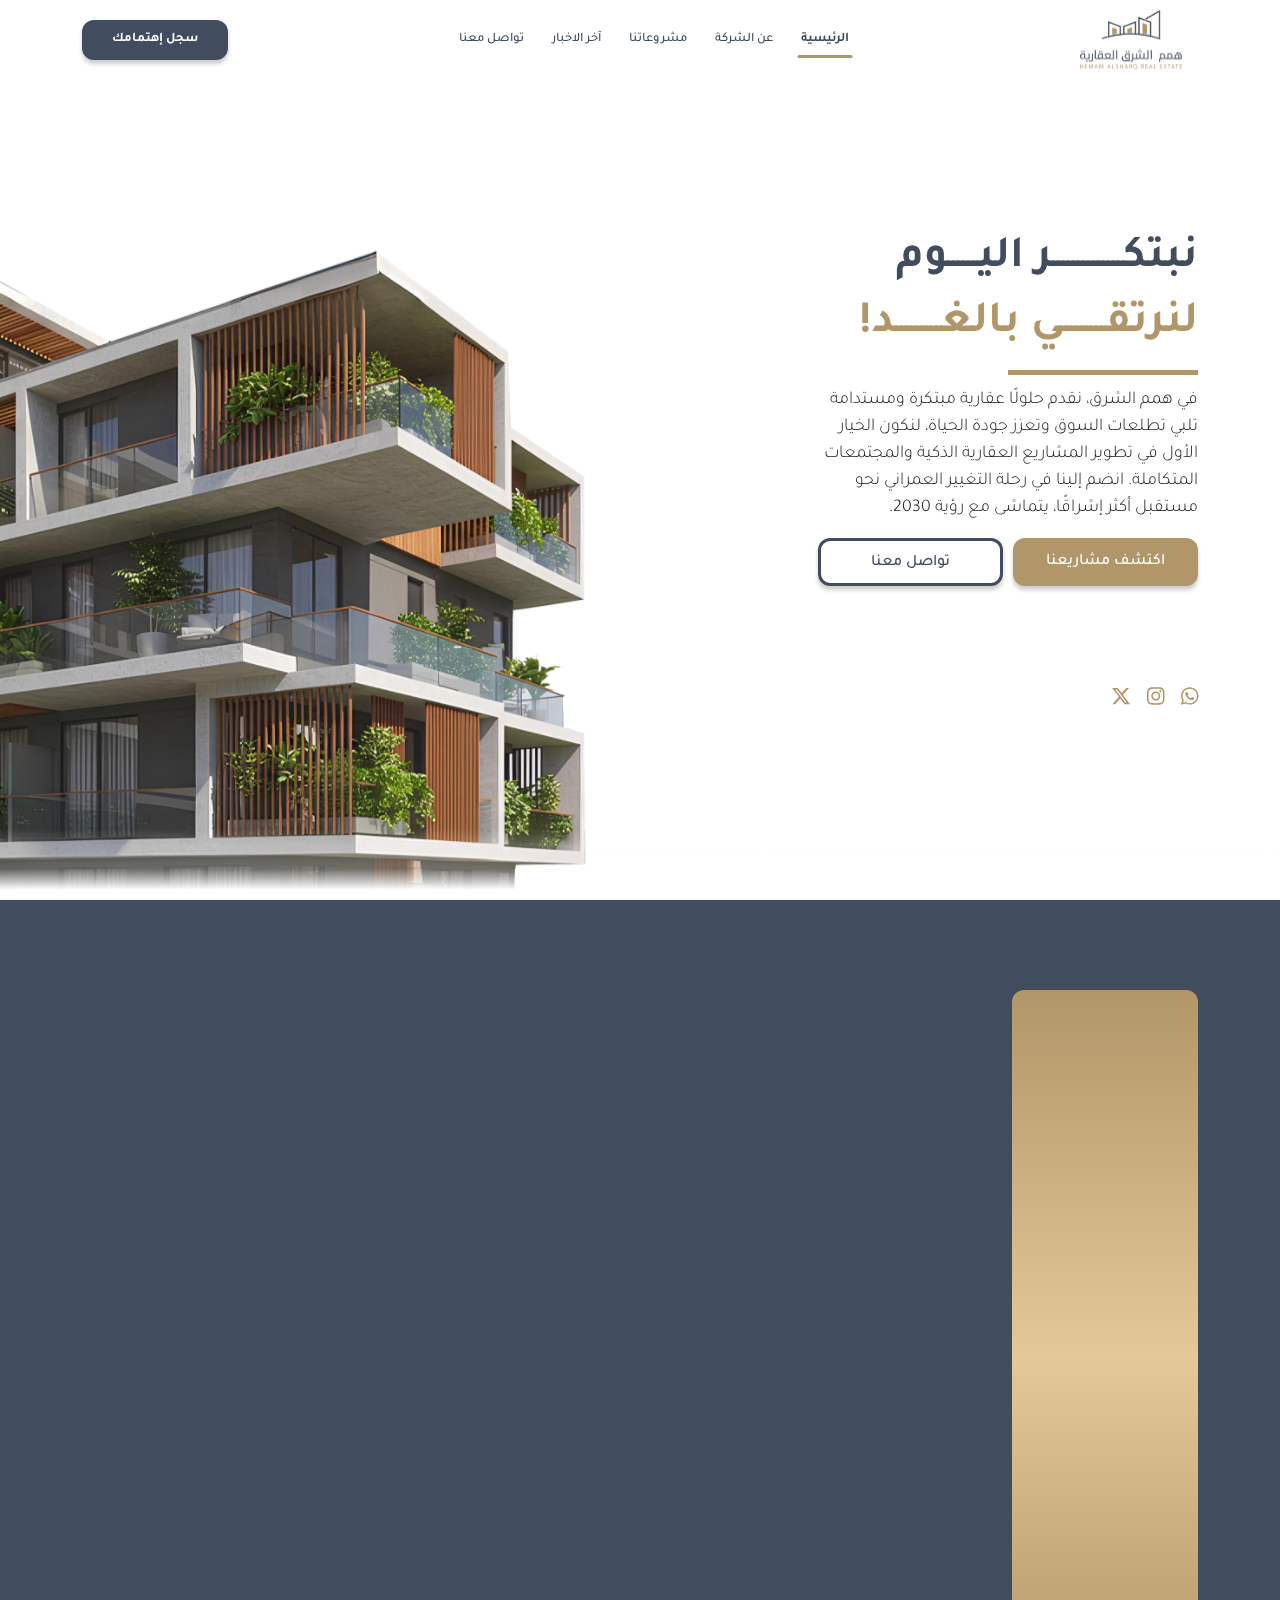
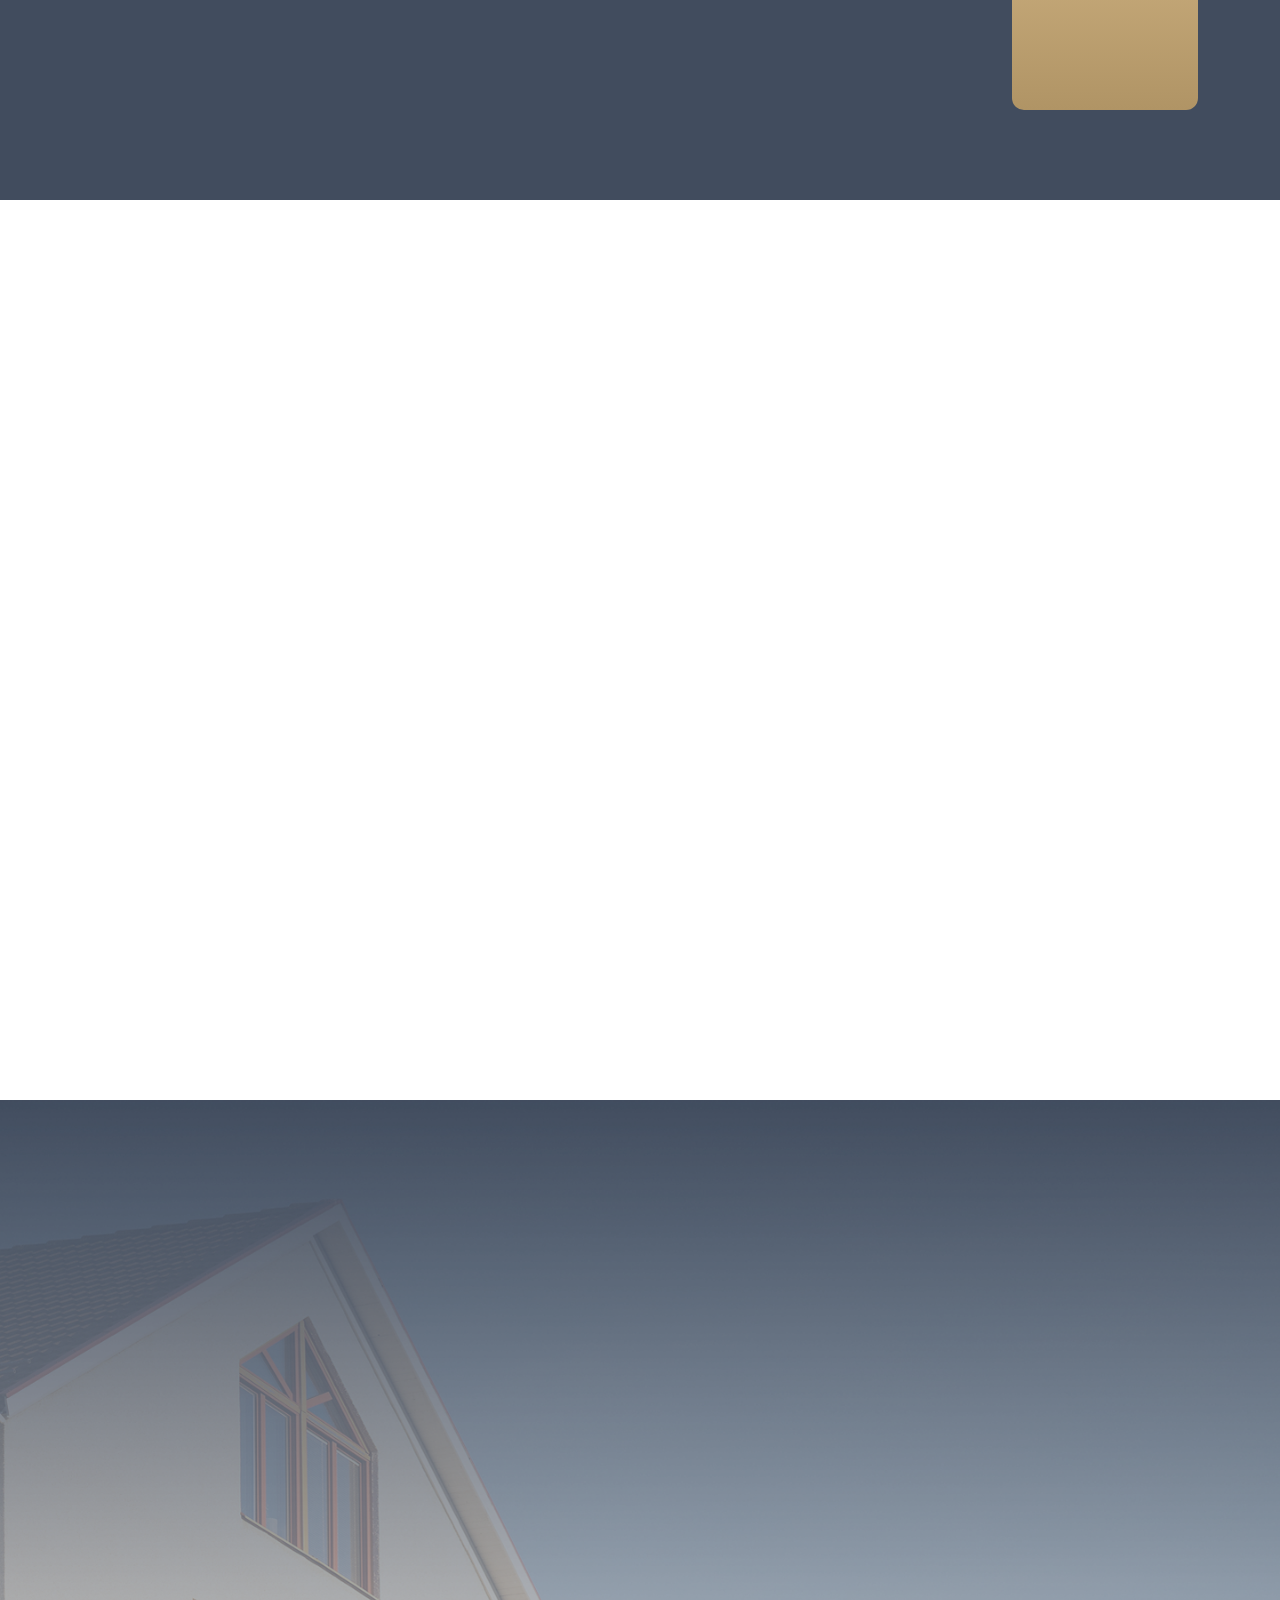
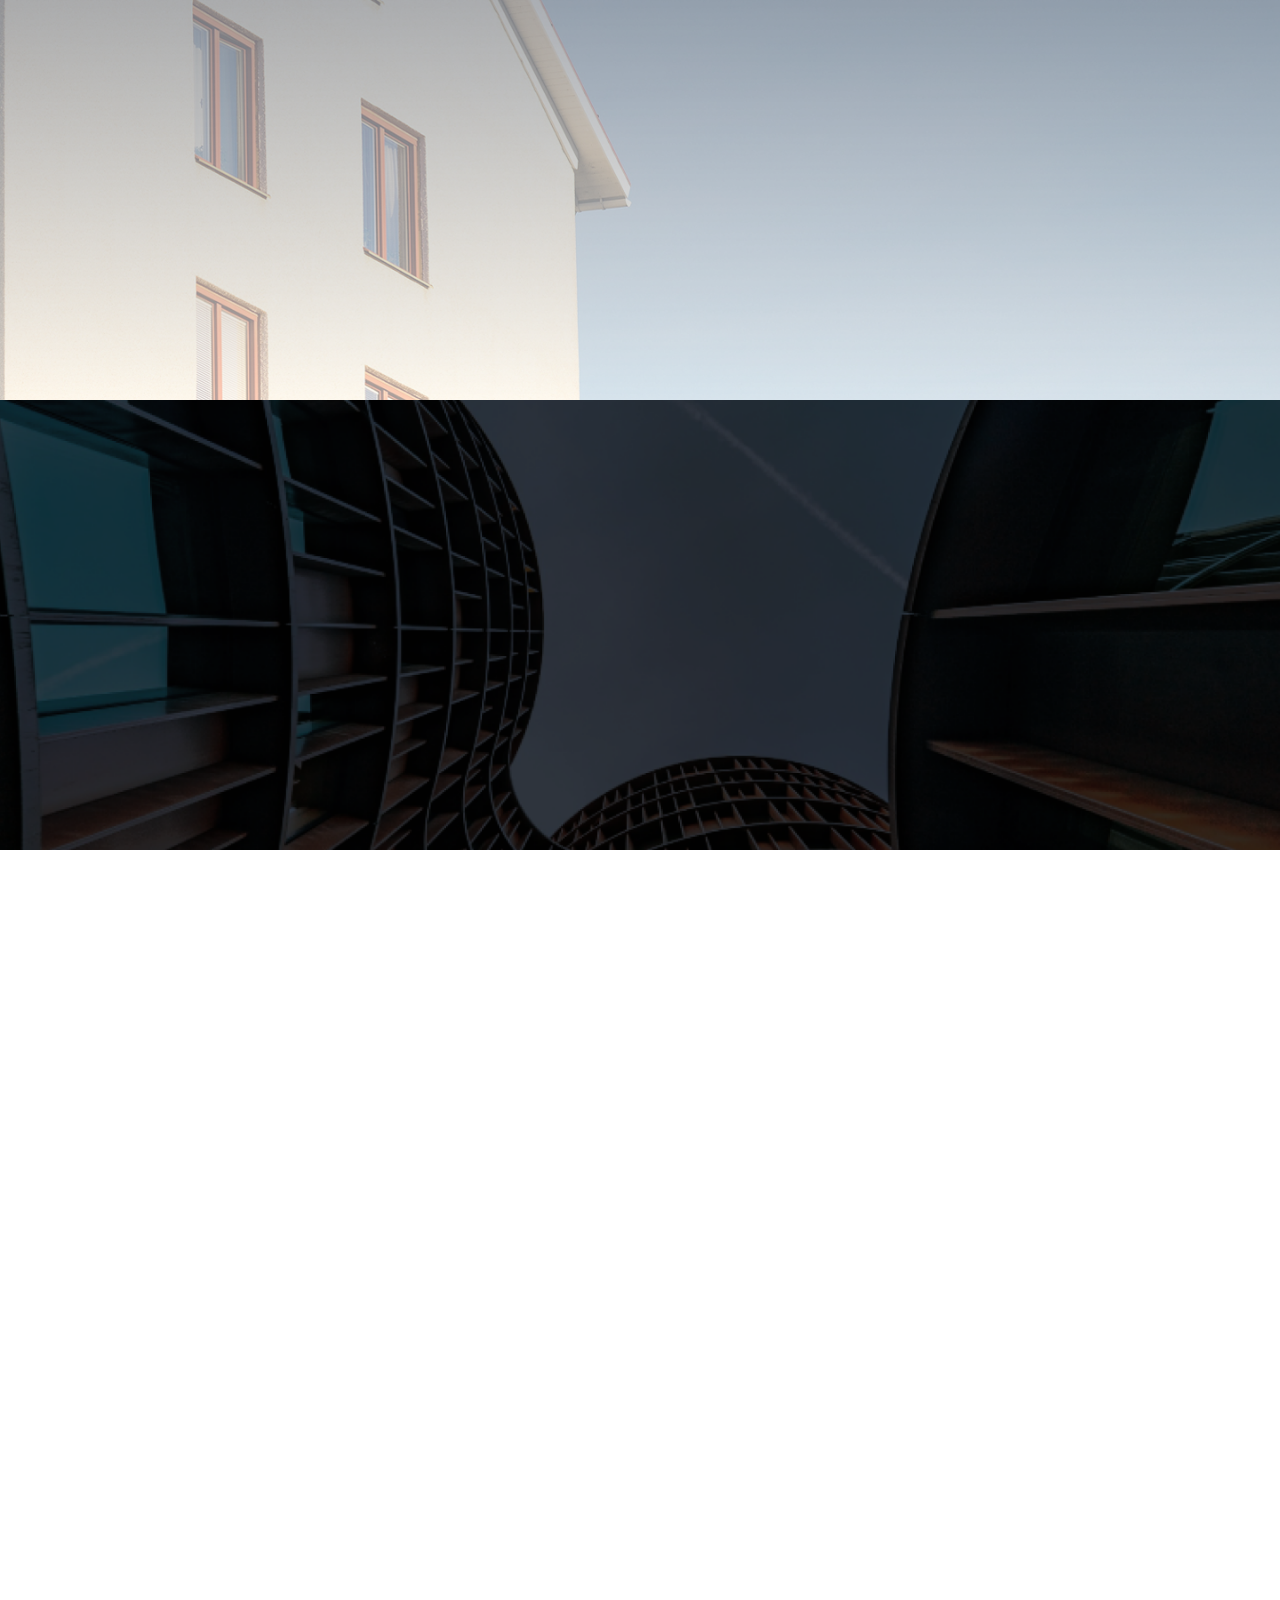
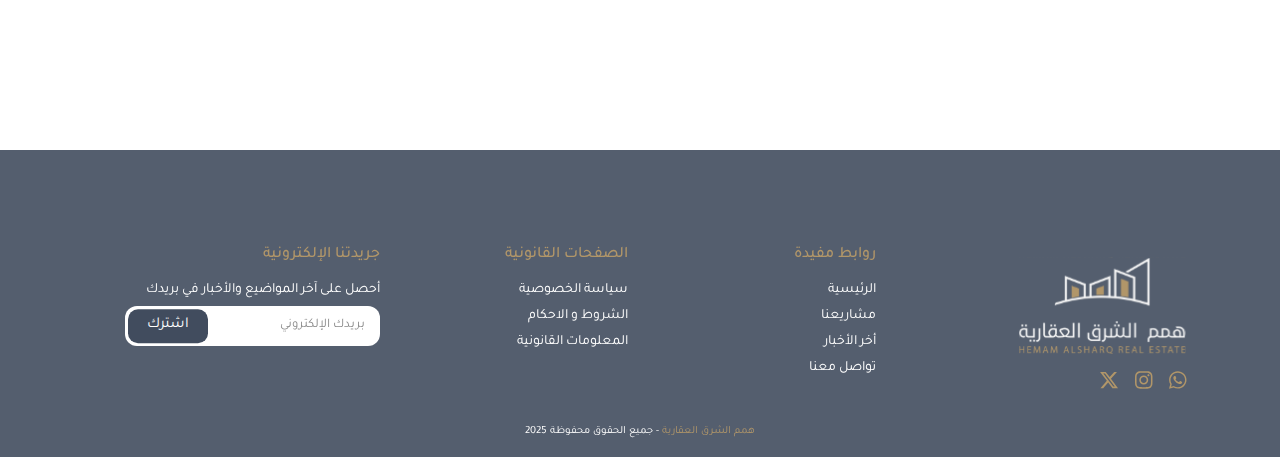
==== index.html @ 43483c56 "main project files" ====
<!DOCTYPE html>
<html lang="ar" dir="rtl">
  <head>
    <meta charset="UTF-8" />
    <meta name="viewport" content="width=device-width, initial-scale=1.0" />
    <meta name="theme-color" content="#414C5E" />
    <meta name="author" content="Abdelrhman Elnhas" />
    <meta name="MobileOptimized" content="320" />
    <meta property="og:title" content="Hemam Elsharq" />
    <meta property="og:type" content="website" />
    <title>همم الشرق العقارية</title>
    <!-- Google Fonts -->
    <link rel="preconnect" href="https://fonts.googleapis.com" />
    <link rel="preconnect" href="https://fonts.gstatic.com" crossorigin />
    <link
      href="https://fonts.googleapis.com/css2?family=Tajawal:wght@300;400;500;700;800&display=swap"
      rel="stylesheet"
    />
    <!-- Bootstrap -->
    <link rel="stylesheet" href="assets/Bootstrap/css/bootstrap.min.css" />
    <!-- Font Awesome -->
    <link rel="stylesheet" href="assets/FontAwesome/css/all.min.css" />
    <!-- Stylesheet -->
    <link rel="stylesheet" href="assets/css/style.css" />
    <!-- Swiper CSS-->
    <link rel="stylesheet" href="assets/Swiper/swiper-bundle.min.css" />
		<!-- Animate CSS -->
		<link rel="stylesheet" href="./assets/Wow/css/animate.css" />

  </head>

  <body>
    <!-- Header Section -->
    <header class="d-flex justify-content-between">
      <nav class="navbar navbar-expand-md w-100">
        <div
          class="container d-flex align-items-center justify-content-between gap-1"
        >
          <div class="header__logo">
            <img class="navbar-brand" src="images/logo.svg" alt="Logo" />
          </div>

          <div class="collapse navbar-collapse" id="navbarNav">
            <ul class="navbar-nav m-auto mb-2 mb-lg-0">
              <li class="nav-item">
                <a class="nav-link active" aria-current="page" href="index.html"
                  >الرئيسية</a
                >
              </li>
              <li class="nav-item">
                <a class="nav-link" aria-current="page" href="#About">
                  عن الشركة
                </a>
              </li>
              <li class="nav-item">
                <a class="nav-link" aria-current="page" href="projects.html"
                  >مشروعاتنا</a
                >
              </li>
              <li class="nav-item">
                <a class="nav-link" aria-current="page" href="news.html"
                  >آخر الاخبار</a
                >
              </li>
              <li class="nav-item">
                <a class="nav-link" aria-current="page" href="contact.html"
                  >تواصل معنا</a
                >
              </li>
            </ul>
          </div>

          <div class="d-flex align-items-center">
            <div>
              <button onclick="window.location.href='inquiry.html'" class="solid-btn header__button">سجل إهتمامك</button>
            </div>
            <button
              class="navbar-toggler"
              type="button"
              data-bs-toggle="collapse"
              data-bs-target="#navbarNav"
              aria-controls="navbarNav"
              aria-expanded="false"
              aria-label="Toggle navigation"
            >
              <i class="fa-solid fa-bars"></i>
            </button>
          </div>
        </div>
      </nav>
    </header>

    <main>
      <!-- Hero Section -->
      <section
        id="Hero"
        class="position-relative d-flex align-items-start align-items-md-center justify-content-center"
      >
        <div class="hero__stock">
          <img src="./images/HeroStock.png" alt="" />
        </div>
        <div
          class="container d-flex flex-column justify-content-between align-items-start"
        >
          <div class="hero__content">
            <h1 class="wow fadeInRight">
              نبتكــــــــــــــر اليــــــوم
              <span class="d-block">لنرتقـــــــــي بالغـــــــــد!</span>
            </h1>
            <p class="wow fadeInRight mb-3 " data-wow-duration="1s" data-wow-delay="0.2s">
              في همم الشرق، نقدم حلولًا عقارية مبتكرة ومستدامة تلبي تطلعات السوق
              وتعزز جودة الحياة، لنكون الخيار الأول في تطوير المشاريع العقارية
              الذكية والمجتمعات المتكاملة. انضم إلينا في رحلة التغيير العمراني
              نحو مستقبل أكثر إشراقًا، يتماشى مع رؤية 2030.
            </p>
            <div
              class="hero__content_buttons d-flex align-items-center justify-content-start wow fadeInUp" data-wow-duration="0.6s" data-wow-delay="0.8s"
            >
              <button onclick="window.location.href='projects.html'" class="solid-btn">اكتشف مشاريعنا</button>
              <button onclick="window.location.href='contact.html'" class="outline-btn">تواصل معنا</button>
            </div>
          </div>

          <div class="hero__social__icons">
            <ul class="d-flex justify-content-center align-items-center gap-3">
              <li class="wow bounceIn" data-wow-delay="0.7s">
                <a href=""><i class="fa-brands fa-whatsapp"></i></a>
              </li>
              <li class="wow bounceIn" data-wow-delay="1s">
                <a href=""><i class="fa-brands fa-instagram"></i></a>
              </li>
              <li class="wow bounceIn" data-wow-delay="1.3s">
                <a href=""><i class="fa-brands fa-x-twitter"></i></a>
              </li>
            </ul>
          </div>
        </div>
      </section>

      <!-- About Section -->
      <section
        id="About"
        class="d-flex justify-content-center align-items-center"
      >
        <div
          class="container d-flex flex-column-reverse flex-md-row justify-content-between align-items-center gap-1 gap-md-5 py-5"
        >
          <div
            class="col-12 col-md-3 col-lg-2 about__statistics d-flex flex-row-reverse flex-md-column justify-content-between align-items-center"
          >
            <div class="about__statistics__item wow fadeInDown" data-wow-delay="0.1s">
              <p
                class="d-flex flex-column align-items-center justify-content-center"
              >
                321+<span>العقارات المباعة</span>
              </p>
            </div>
            <div class="about__statistics__item wow fadeInDown" data-wow-delay="0.3s">
              <p
                class="d-flex flex-column align-items-center justify-content-center"
              >
                15+<span>العمال و الموظفون</span>
              </p>
            </div>
            <div class="about__statistics__item wow fadeInDown" data-wow-delay="0.5s">
              <p
                class="d-flex flex-column align-items-center justify-content-center"
              >
                19+<span>الجوائز الفائزة</span>
              </p>
            </div>
            <div class="about__statistics__item wow fadeInDown" data-wow-delay="0.7s">
              <p
                class="d-flex flex-column align-items-center justify-content-center"
              >
                280+<span>العملاء الراضون</span>
              </p>
            </div>
          </div>

          <div
            class="col-12 col-md-8 col-lg-9 d-flex flex-column align-items-start justify-content-evenly about__content"
          >
            <p class="sub-heading wow fadeInDown">عن همم الشرق العقارية</p>
            <h2 class="about__heading wow fadeInUp" data-wow-delay="0.1s">نبني المستقبل، اليوم!</h2>
            <p class="about__description wow fadeInUp" data-wow-delay="0.3s">
              نرسم ملامح التطوير العمراني برؤية طموحة، حيث تأسست همم الشرق
              العقارية لتقديم حلول مبتكرة تعزز النمو العقاري والاقتصادي في
              المملكة العربية السعودية، انسجامًا مع رؤية 2030. نطمح للريادة في
              تقديم خدمات عقارية متكاملة تتجاوز التوقعات، بجودة عالية وشغف لا
              حدود له.
            </p>
            <ul class="about__list">
              <li class="wow fadeInUp" data-wow-delay="0.8s">
                <span><i class="fa-solid fa-eye"></i></span>
                رؤيـــــــــــــــــــتنا

                <p>
                  أن نصبح الخيار الأول في تطوير المشـــاريع العقارية المستدامة،
                  والمساهمة في بناء مدن ذكية ومجتمعات متكاملة تدعم رفاهية الفرد
                  وتنمية الاقتصاد الوطني.
                </p>
              </li>
              <li class="wow fadeInUp" data-wow-delay="1s">
                <span><i class="fa-solid fa-envelope-open"></i></span>
                رسالتنــــــــــــــا
                <p>
                  توفير حلــــول عقـارية مبتكرة ومستدامة تساهم في تحقيق أهداف
                  رؤية ،2030 من خلال تطوير مشــــــــــــــاريع عقارية تلبي
                  احتياجات الســـــــوق وتعزز جودة الحياة.
                </p>
              </li>
            </ul>
          </div>
        </div>
      </section>

      <!-- Projects Section -->
      <section
        id="Projects"
        class="d-flex justify-content-center align-items-start py-5"
      >
        <div
          class="container d-flex flex-column justify-content-center align-items-start"
        >
          <div class="projects__content">
            <p class="sub-heading wow fadeInDown" data-wow-delay="0s">مشاريعنـــــــــــــــــــــا</p>
            <h2 class="projects__heading wow fadeInDown" data-wow-delay="0.2s">حيث تتحول الرؤى إلى واقع!</h2>
            <p class="projects__description wow fadeIn" data-wow-delay="0.8s" data-wow-duration="2s">
              في همم الشرق العقارية، لا نكتفي ببناء العقارات، بل نصنع تجارب حياة
              متكاملة. نقدم مشاريع استثنائية بتصاميم عصرية وجودة عالية، مستوحاة
              من احتياجات المستقبل وتطلعات عملائنا. نعمل بشغف على تطوير مساحات
              سكنية وتجارية فريدة، تواكب التطور العمراني في المملكة وتساهم في
              تحقيق رؤية 2030.
            </p>
          </div>

					
						<div class="swiper-container wow fadeInUp" data-wow-delay="0.8s">
							<div class="swiper-wrapper">
									<div class="swiper-slide">
											<div class="project__card p-4">
												<img class="project__image" src="./images/project1.jpg" alt="Project Image">
												<div class="project__card__content d-flex flex-column align-items-start justify-content-between">
													<p class="project__title">فلل جوهرة التحلية</p>
													<div class="project__details text-end">
														<p class="project__price">$90 600</p>
														<div class="project__specs">
															<ul class="d-flex align-items-center gap-3">
																<li>
																	<span>
																		<img src="./images/square.svg" alt="">
																	</span>98m<sup>2</sup>
																</li>
																<li>
																	<span>
																		<img src="./images/bed.svg" alt="">
																	</span>2
																</li>
				
																<li>
																	<span>
																		<img src="./images/bathtub.svg" alt="">
																	</span>1
																</li>
																
															</ul>
														</div>
													</div>
												</div>
											</div>
									</div>
									<div class="swiper-slide">
											<div class="project__card p-4">
												<img class="project__image" src="./images/project1.jpg" alt="Project Image">
												<div class="project__card__content d-flex flex-column align-items-start justify-content-between">
													<p class="project__title">فلل جوهرة التحلية</p>
													<div class="project__details text-end">
														<p class="project__price">$90 600</p>
														<div class="project__specs">
															<ul class="d-flex align-items-center gap-3">
																<li>
																	<span>
																		<img src="./images/square.svg" alt="">
																	</span>98m<sup>2</sup>
																</li>
																<li>
																	<span>
																		<img src="./images/bed.svg" alt="">
																	</span>2
																</li>
				
																<li>
																	<span>
																		<img src="./images/bathtub.svg" alt="">
																	</span>1
																</li>
																
															</ul>
														</div>
													</div>
												</div>
											</div>
									</div>
									<div class="swiper-slide">
											<div class="project__card p-4">
												<img class="project__image" src="./images/project1.jpg" alt="Project Image">
												<div class="project__card__content d-flex flex-column align-items-start justify-content-between">
													<p class="project__title">فلل جوهرة التحلية</p>
													<div class="project__details text-end">
														<p class="project__price">$90 600</p>
														<div class="project__specs">
															<ul class="d-flex align-items-center gap-3">
																<li>
																	<span>
																		<img src="./images/square.svg" alt="">
																	</span>98m<sup>2</sup>
																</li>
																<li>
																	<span>
																		<img src="./images/bed.svg" alt="">
																	</span>2
																</li>
				
																<li>
																	<span>
																		<img src="./images/bathtub.svg" alt="">
																	</span>1
																</li>
																
															</ul>
														</div>
													</div>
												</div>
											</div>
									</div>
									<div class="swiper-slide">
											<div class="project__card p-4">
												<img class="project__image" src="./images/project1.jpg" alt="Project Image">
												<div class="project__card__content d-flex flex-column align-items-start justify-content-between">
													<p class="project__title">فلل جوهرة التحلية</p>
													<div class="project__details text-end">
														<p class="project__price">$90 600</p>
														<div class="project__specs">
															<ul class="d-flex align-items-center gap-3">
																<li>
																	<span>
																		<img src="./images/square.svg" alt="">
																	</span>98m<sup>2</sup>
																</li>
																<li>
																	<span>
																		<img src="./images/bed.svg" alt="">
																	</span>2
																</li>
				
																<li>
																	<span>
																		<img src="./images/bathtub.svg" alt="">
																	</span>1
																</li>
																
															</ul>
														</div>
													</div>
												</div>
											</div>
									</div>
							</div>
							<div class="swiper-pagination"></div>
						</div>
						
					</div>
      </section>

      <!-- News Section -->
      <section
        id="News"
        class="d-flex flex-column align-items-center justify-content-center py-5"
      >
				<div
				class="container d-flex flex-column justify-content-center align-items-start"
			>
					<div class="projects__content">
						<p class="sub-heading wow fadeInUp">أخر الأخبار</p>
						<h2 class="projects__heading text-white wow fadeInUp" data-wow-delay="0.3s">نبقيك على اطلاع دائم!</h2>
						<p class="projects__description news__description wow fadeIn" data-wow-delay="1s">
							تابع أحدث المستجدات في همم الشرق العقارية، حيث نشارككم كل ما هو جديد في عالم التطوير العقاري. من إطلاق مشاريع مميزة إلى إنجازات استثنائية، كن دائمًا على معرفة بآخر التطورات، الشراكات، والابتكارات التي تعيد تعريف مستقبل العقارات في المملكة.
						</p>
					</div>
					<div class="row align-items-center justify-contetn-between">

						<div class="col-12 col-md-6 col-lg-4 project__card__wrapper wow fadeInUp" data-wow-delay="0.5s">

							<div class="news__card">

								<div class="news__card__top">
									<img class="news__image" src="./images/project1.jpg" alt="News Image">
									<p class="news__title">فلل جوهرة التحلية</p>
								</div>

								<div class="news__card__bottom d-flex flex-column align-items-start justify-content-between">
									<p class="news__description">
										نحن في همم الشرق العقارية نعمل على تطوير مشاريع مبتكرة تواكب رؤية 2030. قريبًا، سنكشف عن مشاريع جديدة تجمع بين التصميم العصري والفرص الاستثمارية المميزة. ترقبوا التفاصيل!
									</p>
									<button class="news__more">اقرأ المزيد <span><i class="fa-solid fa-arrow-up"></i></span></button>
									</div>
								</div>

						</div>
						<div class="col-12 col-md-6 col-lg-4 project__card__wrapper wow fadeInUp" data-wow-delay="0.7s">

							<div class="news__card">

								<div class="news__card__top">
									<img class="news__image" src="./images/project1.jpg" alt="News Image">
									<p class="news__title">فلل جوهرة التحلية</p>
								</div>

								<div class="news__card__bottom d-flex flex-column align-items-start justify-content-between">
									<p class="news__description">
										نحن في همم الشرق العقارية نعمل على تطوير مشاريع مبتكرة تواكب رؤية 2030. قريبًا، سنكشف عن مشاريع جديدة تجمع بين التصميم العصري والفرص الاستثمارية المميزة. ترقبوا التفاصيل!
									</p>
									<button class="news__more">اقرأ المزيد <span><i class="fa-solid fa-arrow-up"></i></span></button>
									</div>
								</div>

						</div>
						<div class="col-12 col-md-6 col-lg-4 project__card__wrapper wow fadeInUp" data-wow-delay="0.9s">

							<div class="news__card">

								<div class="news__card__top">
									<img class="news__image" src="./images/project1.jpg" alt="News Image">
									<p class="news__title">فلل جوهرة التحلية</p>
								</div>

								<div class="news__card__bottom d-flex flex-column align-items-start justify-content-between">
									<p class="news__description">
										نحن في همم الشرق العقارية نعمل على تطوير مشاريع مبتكرة تواكب رؤية 2030. قريبًا، سنكشف عن مشاريع جديدة تجمع بين التصميم العصري والفرص الاستثمارية المميزة. ترقبوا التفاصيل!
									</p>
									<button class="news__more">اقرأ المزيد <span><i class="fa-solid fa-arrow-up"></i></span></button>
									</div>
								</div>

						</div>

						</div>

					</div>
				</div>
			</section>

      <!-- Banner -->
      <section
        id="Banner"
        class="d-flex justify-content-start align-items-center"
      >
        <div
          class="container d-flex flex-column justify-content-start align-items-center align-items-sm-start">

					<div class="banner__content wow fadeInRight">
						<p class="">
							<span>نبني</span> 
							المستقبــــــــــــــــــــــــــــــل
						</p>
						<p>	نرتقي 
							<span>بالحيــــــــــــــــــــــــــــــــــــــاة</span>
						</p>
				</div>

				<button onclick="window.location.href='projects.html'" class="solid-btn banner__button mt-4 wow bounceIn" data-wow-delay="0.3s">اكتشف مشاريعنا الآن <span><i class="fa-solid fa-arrow-up"></i></span></button>

				</div>
      </section>

      <!-- WhyUs Section -->
      <section id="WhyUs" class="d-flex align-items-center justify-content-center">
				<div class="container d-flex align-items-start justify-content-between flex-column py-5">
					<p class="sub-heading wow fadeInDown">الاختيار الذي يصنع الفرق!</p>
					<h2 class="projects__heading wow fadeInDown" data-wow-delay="0.2s">لماذا همم الشرق العقارية
						<span class="d-block">هي خيارك الأفضــــــــــــــــــــــــــل؟</span></h2>

					<div class="d-flex align-items-center justify-content-between flex-column flex-md-row">
						<div class="whyus__video__wrapper col-12 col-md-5">
							<div class="whyus__video wow bounceIn" data-wow-delay="0.4s">
								<iframe width="342" height="607" src="https://www.youtube.com/embed/ZOAxd53zj_c" title="ستي سكيب الرياض 2024" frameborder="0" allow="accelerometer; autoplay; clipboard-write; encrypted-media; gyroscope; picture-in-picture; web-share" referrerpolicy="strict-origin-when-cross-origin" allowfullscreen></iframe>
							</div>
						</div>
	
						<div class="whyus__content col-12 col-md-6">
						<ul>
							<li class="wow fadeInDown" data-wow-delay="0.4s">
								<p>الخبرة والمصداقية</p>
								<p>إن الشركة تتمتع بسجل حافل في السوق العقاري، فهذا يعني أنها تقدم خدمات موثوقة وتعمل بشفافية تامة مع العملاء.</p>
							</li>
							<li class="wow fadeInDown" data-wow-delay="0.6s">
								<p>تنوع المشاريع العقارية</p>
								<p>توفر الشركة مجموعة متنوعة من العقارات مثل الشقق، الفلل، الأراضي، والعقارات التجارية التي تلبي مختلف احتياجات العملاء.</p>
							</li>
							<li class="wow fadeInDown" data-wow-delay="0.8s">
								<p>الأسعار التنافسية</p>
								<p>تقدم الشركة أسعارًا تنافسية ومزايا مالية مميزة تجعلها خيارًا اقتصاديًا ومناسبًا لجميع الميزانيات.</p>
							</li>
							<li class="wow fadeInDown" data-wow-delay="1s">
								<p>خدمات ما بعد البيع</p>
								<p>توفر الشركة خدمات دعم ممتازة بعد إتمام عملية البيع، مثل الصيانة أو الاستشارات العقارية.</p>
							</li>
							<li class="wow fadeInDown" data-wow-delay="1.2s">
								<p>التزام بمعايير الجودة</p>
								<p>تحرص الشركة على تقديم مشاريع بجودة عالية، سواء من حيث البناء أو التصميم أو الموقع.</p>
							</li>
							<li class="wow fadeInDown" data-wow-delay="1.4s">
								<p>الموقع الاستراتيجي للمشاريع</p>
								<p>غالبًا ما تختار الشركة مواقع مميزة لمشاريعها بالقرب من الخدمات والمرافق الحيوية.</p>
							</li>
						</ul>
						</div>
					</div>
				</div>
			</section>
    </main>

    <!-- Footer Section -->
    <footer id="Footer">
      <div class="container">
        <div class="text-center text-lg-end text-white pt-5">
          <div class="text-center text-md-end mt-5">
            <div class="row mt-3">
							<div class="col-md-3 col-lg-4 col-xl-3 d-flex flex-column align-items-center align-items-md-start justify-content-center mb-4 mb-md-0">
                <img
                  src="./images/logoW.svg"
                  class="img-fluid"
                  alt="Hemam Elsharq Logo"
                />
								<div class="hero__social__icons d-flex p-0 footer__social mt-3">
									<ul class="d-flex justify-content-center align-items-center gap-3">
										<li>
											<a href=""><i class="fa-brands fa-whatsapp"></i></a>
										</li>
										<li>
											<a href=""><i class="fa-brands fa-instagram"></i></a>
										</li>
										<li>
											<a href=""><i class="fa-brands fa-x-twitter"></i></a>
										</li>
									</ul>
								</div>
              </div>
              <div class="links col-md-2 col-lg-2 col-xl-2 mx-auto mb-4">
                <h6>روابط مفيدة</h6>
                <p>
                  <a href="index.html">الرئيسية</a>
                </p>
                <p>
                  <a href="projects.html">مشاريعنا</a>
                </p>
                <p>
                  <a href="news.html">أخر الأخبار</a>
                </p>
                <p>
                  <a href="contact.html">تواصل معنا</a>
                </p>
              </div>

              <div class="links col-md-3 col-lg-2 col-xl-2 mx-auto mb-4">
                <h6>الصفحات القانونية</h6>
                <p>
                  <a href="#">سياسة الخصوصية</a>
                </p>
                <p>
                  <a href="#">الشروط و الاحكام</a>
                </p>
                <p>
                  <a href="#">المعلومات القانونية</a>
                </p>
              </div>

              <div class="footer__subscription col-md-4 col-lg-3 col-xl-3 mx-auto mb-md-0 mb-4">
                <h6>جريدتنا الإلكترونية</h6>
                <p class="">
                  أحصل على آخر المواضيع والأخبار في بريدك
                </p>
								<form action="" class="footer__subscription__form">
									<input type="email" name="" id="" placeholder="بريدك الإلكتروني">
									<button>اشترك</button>
								</form>
              </div>

              
            </div>
          </div>
        </div>
      </div>
      <div class="footerBottom text-center p-3">
        <span>همم الشرق العقارية</span>
				- جميع الحقوق محفوظة 2025
      </div>
    </footer>

    <!-- Bootstrap Script File -->
    <script src="assets/Bootstrap/js/bootstrap.min.js"></script>
    <!-- FontAwesome Script File -->
    <script src="assets/FontAwesome/js/all.min.js"></script>
    <!-- Script File -->
    <script src="assets/js/app.js"></script>
		<script>
				const counters = document.querySelectorAll('.counter');
			
				const runCounter = (counter) => {
					const target = +counter.getAttribute('data-target');
					const speed = 200;
					const increment = target / speed;
			
					const updateCount = () => {
						const count = +counter.innerText;
			
						if (count < target) {
							counter.innerText = Math.ceil(count + increment);
							setTimeout(updateCount, 10);
						} else {
							counter.innerText = target;
						}
					};
			
					updateCount();
				};
			
				const observer = new IntersectionObserver(entries => {
					entries.forEach(entry => {
						if (entry.isIntersecting) {
							runCounter(entry.target);
							observer.unobserve(entry.target);
						}
					});
				}, {
					threshold: 0.6
				});
			
				counters.forEach(counter => {
					observer.observe(counter);
				});			
		</script>
    <!-- Swiper JS -->
    <script src="./assets/Swiper/swiper-bundle.min.js"></script>
    <script>
      var swiper = new Swiper(".swiper-container", {
        slidesPerView: 3,
        spaceBetween: 20,
        slidesPerGroup: 3,
        loop: false,
        grabCursor: true,
        pagination: {
          el: ".swiper-pagination",
          clickable: true,
          dynamicBullets: true,
        },

        breakpoints: {
          0: {
            slidesPerView: 1,
          },
          520: {
            slidesPerView: 2,
          },
          768: {
            slidesPerView: 2,
          },
          1000: {
            slidesPerView: 3,
          },
        },
      });
    </script>
		<!-- WOW JS -->
    <script src="./assets/Wow/js/wow.min.js"></script>
    <script>
      wow = new WOW({
        boxClass: "wow", // default
        animateClass: "animated", // default
        offset: 0, // default
        mobile: true, // default
        live: true, // default
      });
      wow.init();
    </script>
  </body>
</html>
---- assets/css/style.css ----
/* Start Global Settings */

:root {
	--primary-color: #414C5E;
	--secondary-color: #B19669;
	--third-color: rgba(65, 76, 94, 0.9);
	--white: #ffffff;
	--black: #000000;
	--arabic-font: "Tajawal", sans-serif;
	--gradient-primary-bottom: linear-gradient(180deg, rgba(65, 76, 94, 0) 61.09%, #414C5E 100%);
	--gradient-primary-top: linear-gradient(180deg, #414C5E 0%, rgba(65, 76, 94, 0.529953) 54.76%, rgba(65, 76, 94, 0) 99.66%);
	--gradient-secondary-center: linear-gradient(180deg, #B19669 0%, #E5C897 51%, #B09465 100%);
	--text-shadow: 0px 4px 4px rgba(0, 0, 0, 0.25);
	--box-shadow: 0px 4px 4px rgba(0, 0, 0, 0.20);
	--radius-sm: 8px;
	--radius-md: 12px;
	--font-light: 300;
	--font-regular: 400;
	--font-medium: 500;
	--font-bold: 700;
	--font-extrabold: 800;
}

* {
	box-sizing: border-box;
}

html {
	padding: 0;
	margin: 0;
	overflow-x: hidden;
	scroll-snap-type: y mandatory;
	scroll-behavior: smooth;
}

*,
body {
	padding: 0;
	margin: 0;
	position: relative;
}

body {
	font-family: var(--arabic-font);
	font-style: normal;
	direction: rtl;
	overflow-x: hidden;
	background-color: var(--white);

}

body::-webkit-scrollbar,
.mainbg::-webkit-scrollbar {
	background-color: var(--white);
	width: 10px;
}

body::-webkit-scrollbar-thumb,
.mainbg::-webkit-scrollbar-thumb {
	background: var(--primary-color);
}

ul {
	margin: 0;
	padding: 0;
	list-style: none;
}

ul li {
	list-style-type: none;
}

a {
	text-decoration: none;
}

a:hover {
	color: var(--secondary-color);
}

p {
	margin-bottom: unset;

}

.row {
	margin: 0;
	width: 100%;
}

.solid-btn,
.outline-btn {
	padding: 10px;
	border-radius: var(--radius-md);
	-webkit-border-radius: var(--radius-md);
	-moz-border-radius: var(--radius-md);
	-ms-border-radius: var(--radius-md);
	-o-border-radius: var(--radius-md);
	box-shadow: var(--box-shadow);
	transition: background-color 0.5s, color 0.5s;
	-webkit-transition: background-color 0.5s, color 0.5s;
	-moz-transition: background-color 0.5s, color 0.5s;
	-ms-transition: background-color 0.5s, color 0.5s;
	-o-transition: background-color 0.5s, color 0.5s;

	&:hover {
		background-color: var(--primary-color);
		color: var(--white);
	}

}


.solid-btn {
	background-color: var(--secondary-color);
	color: var(--white);
	border: none;
}

.outline-btn {
	background-color: transparent;
	color: var(--primary-color);
	border: 3px solid var(--primary-color);
}

.sub-heading {
	position: relative;
	font-size: 24px;
	font-weight: var(--font-regular);
	color: var(--secondary-color);
	padding-inline-start: 35px;

	&::before {
		content: "";
		position: absolute;
		width: 25px;
		height: 5px;
		background-color: var(--secondary-color);
		top: 50%;
		transform: translateY(-50%);
		-webkit-transform: translateY(-50%);
		-moz-transform: translateY(-50%);
		-ms-transform: translateY(-50%);
		-o-transform: translateY(-50%);
		right: 0px;
	}

	@media (max-width: 450px) {
		font-size: 18px;
	}
}

/* End Global Settings */


/* Start Header Settings */
header {
	height: 70px;
	margin-top: 5px;
	position: absolute;
	top: 0;
	left: 0;
	width: 100%;
	z-index: 10;
	background-color: transparent;

}

.header__logo img {
	width: 102px;
	object-fit: cover;
}

.navbar-nav {
	gap: 12px;
}

header .nav-item>.nav-link {
	color: var(--primary-color);
	font-weight: var(--font-medium);
	font-size: 13px;

	&.active {
		font-weight: var(--font-bold);
		position: relative;

		&::after {
			content: "";
			position: absolute;
			width: 55px;
			height: 3px;
			background-color: var(--secondary-color);
			bottom: 0px;
			left: 50%;
			border-radius: var(--radius-sm);
			transform: translateX(-50%);
			-webkit-transform: translateX(-50%);
			-moz-transform: translateX(-50%);
			-ms-transform: translateX(-50%);
			-o-transform: translateX(-50%);
			-webkit-border-radius: var(--radius-sm);
			-moz-border-radius: var(--radius-sm);
			-ms-border-radius: var(--radius-sm);
			-o-border-radius: var(--radius-sm);
		}
	}
}

.header__button {
	background-color: var(--primary-color);
	font-size: 13px;
	font-weight: var(--font-bold);
	width: 146px;

	&:hover {
		background-color: var(--secondary-color);
	}
}

.navbar-toggler {
	color: var(--primary-color);

	&:focus {
		box-shadow: none !important;
	}
}

@media (max-width: 390px) {

	.header__logo img {
		width: 95px !important;
	}

	.header__button {
		width: unset;
		font-size: 9px;
		font-weight: var(--font-medium);
	}

}

/* End Header Settings */

/* Start Hero Settings */

#Hero {
	min-height: 100dvh;

	&::after {
		position: absolute;
		content: "";
		height: 88.82px;
		width: 100%;
		left: 0%;
		right: 0%;
		bottom: 0px;
		background: linear-gradient(180deg, rgba(255, 255, 255, 0) 0%, rgba(255, 255, 255, 0) 19.94%, rgba(255, 255, 255, 0.2) 39.06%, rgba(255, 255, 255, 0.3) 65.28%, #FFFFFF 88.54%);
	}
}

.hero__stock {
	position: absolute;
	bottom: 0;
	left: 0;
	width: 600px;
	z-index: -1;

	img {
		width: 100%;
		object-fit: cover;
	}
}

.hero__content {
	margin-left: auto;
	margin-bottom: 100px;
	padding-top: 40px;

	h1 {
		font-size: 45px;
		font-weight: var(--font-bold);
		line-height: 65px;
		color: var(--primary-color);
		position: relative;

		span {
			color: var(--secondary-color);
		}

		&::after {
			content: "";
			position: absolute;
			width: 190px;
			height: 5px;
			background-color: var(--secondary-color);
			bottom: -18px;
			right: 0;
		}
	}

	p {
		margin-top: 30px;
		width: 380px;
		font-size: 18px;
		font-weight: var(--font-light);
	}

	.hero__content_buttons {
		gap: 10px;
		padding: 0;

		button {
			margin: 0;
			width: 50%;
			height: 48px;
			font-size: 16px;
			font-weight: var(--font-medium);
		}
	}

}

.hero__social__icons {
	margin-top: auto;


	a {
		color: var(--secondary-color) !important;
		width: 20px;

		svg {
			font-size: 20px;
		}
	}
}

@media (max-width : 992px) {
	.hero__stock {
		width: 480px;
	}

	.hero__content {
		h1 {
			font-size: 40px;
			line-height: 55px;


			&::after {
				width: 150px;
				height: 4px;
			}
		}

		p {
			font-size: 15px;
			width: 300px;
		}

		.hero__content_buttons button {
			width: 50%;
			height: 44px;
			font-size: 14px;
			font-weight: var(--font-medium);
		}
	}
}


@media (max-width : 838px) {
	.hero__stock {
		width: 435px;
	}
}

@media (max-width : 768px) {
	#Hero {
		overflow: hidden;

		&::after {
			height: 60px;
		}

		.container {
			margin-inline: auto;
		}
	}

	.hero__stock {
		width: 800px;
		bottom: -550px;
		left: -30%;
	}

	.hero__content {
		margin-inline: auto;
		margin-bottom: 20px;
		padding-top: 40px;

		h1 {
			font-size: 35px;
			font-weight: var(--font-bold);
			line-height: 45px;
			color: var(--primary-color);
			position: relative;

			span {
				color: var(--secondary-color);
			}

			&::after {
				content: "";
				position: absolute;
				width: 150px;
				height: 4px;
				background-color: var(--secondary-color);
				bottom: -18px;
				right: 0;
			}
		}

		p {
			margin-top: 30px;
			width: 380px;
			font-size: 13px;
			font-weight: var(--font-light);
		}

		.hero__content_buttons {
			gap: 10px;


			button {
				margin: 0;
				width: 50%;
				height: 45px;
				font-size: 14px;
				font-weight: var(--font-medium);
			}
		}

	}

	.hero__social__icons {
		margin-inline-end: auto;
		padding-inline-start: 70px;


		a {
			color: var(--secondary-color) !important;
			width: 15px;

			svg {
				font-size: 15px;
			}
		}
	}
}

@media (max-width : 542px) {
	.hero__stock {
		width: 100%;
		bottom: -35%;
		left: -20%;
	}

	.hero__social__icons {
		display: none;
	}
}

@media (max-width : 442px) {
	.hero__stock {
		width: 100%;
		bottom: -20%;
		left: -20%;
	}

	.hero__content {
		margin-inline: auto;
		margin-bottom: 20px;
		padding-top: 40px;

		h1 {
			font-size: 35px;
			font-weight: var(--font-bold);
			line-height: 45px;
			color: var(--primary-color);
			position: relative;

			span {
				color: var(--secondary-color);
			}

			&::after {
				content: "";
				position: absolute;
				width: 150px;
				height: 4px;
				background-color: var(--secondary-color);
				bottom: -18px;
				right: 0;
			}
		}

		p {
			margin-top: 30px;
			width: 100%;
			font-size: 13px;
			font-weight: var(--font-light);
		}

		.hero__content_buttons {
			gap: 10px;

			button {
				margin: 0;
				width: 50%;
				height: 45px;
				font-size: 14px;
				font-weight: var(--font-medium);
			}
		}
	}
}

@media (max-width : 340px) {
	.hero__stock {
		width: 100%;
		bottom: -10%;
		left: -20%;
	}

	.hero__content {
		h1 {
			font-size: 35px;
		}
	}
}

@media (max-width : 300px) {
	.hero__stock {
		width: 100%;
		bottom: -10%;
		left: -20%;
	}

	.hero__content {
		h1 {
			font-size: 30px;
		}

		.hero__content_buttons {

			button {
				margin: 0;
				width: 50%;
				height: 45px;
				font-size: 12px;
				font-weight: var(--font-medium);
			}
		}
	}
}

/* End Hero Settings */

/* Start About Section */

#About {
	min-height: 100vh;
	background-color: var(--primary-color);
}

.about__statistics {
	height: 80vh;
	background: var(--gradient-secondary-center);
	border-radius: var(--radius-md);
	-webkit-border-radius: var(--radius-md);
	-moz-border-radius: var(--radius-md);
	-ms-border-radius: var(--radius-md);
	-o-border-radius: var(--radius-md);
	padding: 40px 10px;

	.about__statistics__item p {
		font-size: 54px;
		font-weight: var(--font-bold);
		color: var(--primary-color);
		margin-bottom: 0px;
		line-height: 40px;

		span {
			font-size: 20px;

			@media (max-width:1300px) {
				font-size: 15px;
			}
		}
	}
}

.about__heading {
	font-size: 50px;
	font-weight: var(--font-bold);
	color: var(--white);
	margin-bottom: 20px;
}

.about__description {
	font-size: 20px;
	font-weight: var(--font-medium);
	opacity: 0.8;
	color: var(--white);
	width: 90%;
}

.about__list {
	li {
		font-size: 20px;
		font-weight: var(--font-bold);
		color: var(--secondary-color);


		span {
			width: 30px;
			aspect-ratio: 1/1;
			background-color: var(--white);
			border-radius: 50%;
			-webkit-border-radius: ;
			-moz-border-radius: ;
			-ms-border-radius: ;
			-o-border-radius: ;
			display: inline-flex;
			align-items: center;
			justify-content: center;

			svg {
				color: var(--secondary-color);
				font-size: 15px;
			}
		}

		p {
			font-weight: var(--font-regular);
			color: var(--white);
			margin-top: 15px;
		}
	}
}

@media (max-width: 991px) {
	.about__heading {
		font-size: 40px;
	}

	.about__description {
		font-size: 16px;
		width: 95%;
	}

	.about__list {
		li {
			font-size: 18px;

			p {
				margin-top: 10px;
			}
		}
	}
}

@media (max-width: 768px) {
	.about__statistics {
		width: 100%;
		height: fit-content;
		padding: 30px 20px;
		flex-wrap: wrap;
		row-gap: 30px;
		column-gap: 10px;

		.about__statistics__item p {
			font-size: 35px;
			line-height: 20px;

			span {
				font-size: 12px;
			}
		}
	}
}

/* End About Section  */

/* Start Projects Section */

#Projects {
	min-height: 100vh;
}

.projects__heading {
	color: var(--primary-color);
	font-size: 50px;
	font-weight: var(--font-bold);
	margin-bottom: 20px;

}

.projects__description {
	font-size: 24px;
	color: var(--primary-color);
}

.project__card__wrapper {
	padding-block: 20px;
}

.project__card {
	position: relative;
	width: 100%;
	height: 370px;
	border-radius: var(--radius-md);
	-webkit-border-radius: var(--radius-md);
	-moz-border-radius: var(--radius-md);
	-ms-border-radius: var(--radius-md);
	-o-border-radius: var(--radius-md);
	overflow: hidden;
	cursor: pointer;

	.project__image {
		position: absolute;
		width: 100%;
		height: 100%;
		object-fit: cover;
		left: 0;
		top: 0;
		z-index: 1;
	}

	&::after {
		content: "";
		position: absolute;
		background: var(--gradient-primary-bottom);
		bottom: 0;
		left: 0;
		width: 100%;
		height: 170%;
		z-index: 2;
	}

	.project__card__content {
		position: relative;
		z-index: 3;
		color: var(--white);
		height: 100%;

		.project__title {
			font-weight: var(--font-bold);
			font-size: 45px;
			width: 90%;
			text-shadow: var(--text-shadow);
		}

		.project__price {
			font-size: 30px;
			font-weight: var(--font-extrabold);
			direction: ltr;
		}

		.project__specs {
			font-weight: var(--font-medium);
			font-size: 15px;

			ul li span img {
				width: 35px;
			}
		}
	}
}

@media (max-width : 768px) {
	.projects__heading {
		font-size: 40px;
	}

	.projects__description {
		font-size: 16px;
	}

	.project__card {

		.project__card__content {

			.project__title {
				font-size: 40px;
				width: 100%;
			}
		}
	}
}

@media (max-width : 500px) {
	.projects__heading {
		font-size: 35px
	}
}

@media (max-width : 435px) {
	.projects__heading {
		font-size: 25px;
		margin-block: 10px;
	}

	.projects__description {
		font-size: 13px;
	}

	.project__card {

		.project__card__content {

			.project__title {
				font-size: 30px;
				width: 100%;
			}
		}
	}
}

@media (max-width: 330px) {
	.projects__heading {
		font-size: 20px;
	}

}


.swiper-container {
	position: relative;
	width: 100%;
	margin-block: 50px;
}

.swiper-wrapper {
	/* display: flex; */
	position: absolute;
	top: 50%;
	right: 0;
	transform: translateY(-50%);
	-webkit-transform: translateY(-50%);
	-moz-transform: translateY(-50%);
	-ms-transform: translateY(-50%);
	-o-transform: translateY(-50%);
}

.swiper-slide {
	display: flex;
	justify-content: center;
	align-items: center;
}

.swiper-navBtn {
	color: var(--first-color);
	height: 30px !important;
	width: 30px !important;
	background: var(--first-color);
	border-radius: 50%;
}

.swiper-navBtn::before,
.swiper-navBtn::after {
	font-size: 18px !important;
	font-weight: 900;
	color: var(--white);
}

.swiper-horizontal>.swiper-pagination-bullets,
.swiper-pagination-bullets.swiper-pagination-horizontal,
.swiper-pagination-custom,
.swiper-pagination-fraction {
	bottom: -40px !important;
}

.swiper-pagination-bullet-active {
	background: var(--primary-color) !important;
}


/* End Projects Section */

/* Start News Section */
#News {
	min-height: 100vh;
	background-image: url('../../images/NewsBG.png');
	background-size: cover;
	background-position: center;
	background-repeat: no-repeat
}

.news__description {
	color: var(--white);
	width: 60%;

	@media (max-width: 991px) {
		width: 100%;
		font-size: 16px;
	}
}

.news__card {
	width: 100%;
	height: 400px;
	border-radius: var(--radius-md);
	-webkit-border-radius: var(--radius-md);
	-moz-border-radius: var(--radius-md);
	-ms-border-radius: var(--radius-md);
	-o-border-radius: var(--radius-md);
	background-color: var(--white);
	padding: 1.5rem;

	@media (max-width: 300px) {
		padding: 1rem;
	}
}

.news__card__top {
	position: relative;
	border-radius: var(--radius-md);
	-webkit-border-radius: var(--radius-md);
	-moz-border-radius: var(--radius-md);
	-ms-border-radius: var(--radius-md);
	-o-border-radius: var(--radius-md);
	overflow: hidden;
	width: 100%;
	height: 240px;

	.news__image {
		width: 100%;
		height: 100%;
		object-fit: cover;
	}

	&::after {
		content: "";
		position: absolute;
		top: 0;
		left: 0;
		background: var(--gradient-primary-bottom);
		width: 100%;
		height: 100%;
		z-index: 2;
	}

	.news__title {
		position: absolute;
		color: var(--white);
		font-weight: var(--font-extrabold);
		font-size: 28px;
		text-shadow: var(--text-shadow);
		z-index: 3;
		bottom: 10px;
		right: 15px;

		@media (max-width : 355px) {
			font-size: 20px;
		}
	}
}

.news__card__bottom {
	margin-top: 20px;
	position: relative;

	.news__description {
		color: var(--primary-color);
		font-size: 14px;
		font-weight: var(--font-light);
		width: 100%;
		line-height: 1.2;
		display: -webkit-box;
		-webkit-line-clamp: 3;
		-webkit-box-orient: vertical;
		overflow: hidden;
	}

	.news__more {
		color: var(--secondary-color);
		font-size: 14px;
		font-weight: var(--font-regular);
		background-color: transparent;
		border: none;
		cursor: pointer;
		margin-top: 20px;
		position: absolute;
		bottom: -40px;
		left: 15px;

		svg {
			transform: rotate(-45deg);
			-webkit-transform: rotate(-45deg);
			-moz-transform: rotate(-45deg);
			-ms-transform: rotate(-45deg);
			-o-transform: rotate(-45deg);
			font-size: 14px;
		}
	}
}

/* End News Section */

/* Start Banner Section */
#Banner {
	min-height: 450px;
	background: url("../../images/banner.png") no-repeat center;
	background-size: cover;
}


.banner__content {
	position: relative;

	p {
		color: var(--white);
		font-size: 40px;
		font-weight: var(--font-extrabold);

		span {
			color: var(--secondary-color);
		}
	}

	&::after {
		position: absolute;
		content: "";
		top: -20px;
		right: 0;
		height: 5px;
		width: 128px;
		background-color: var(--secondary-color);
	}
}

.banner__button span svg {
	transform: rotate(-45deg);
	-webkit-transform: rotate(-45deg);
	-moz-transform: rotate(-45deg);
	-ms-transform: rotate(-45deg);
	-o-transform: rotate(-45deg);
}

@media (max-width: 450px) {
	#Banner {
		min-height: 300px;
	}

	.banner__content {
		p {
			font-size: 30px;
		}

		&::after {
			right: unset;
			left: 50%;
			transform: translateX(-50%);
			-webkit-transform: translateX(-50%);
			-moz-transform: translateX(-50%);
			-ms-transform: translateX(-50%);
			-o-transform: translateX(-50%);
		}
	}
}

@media (max-width : 340px) {
	.banner__content {
		p {
			font-size: 20px
		}
	}
}

/* End Banner Section */

/* Start WhyUs Section */
#WhyUs {
	min-height: 100vh;
}

.whyus__video {
	border-radius: var(--radius-md);
	-webkit-border-radius: var(--radius-md);
	-moz-border-radius: var(--radius-md);
	-ms-border-radius: var(--radius-md);
	-o-border-radius: var(--radius-md);
	width: 100%;
	max-width: 100%;
	padding: 50px 30px;
	height: 570px;

	iframe {
		width: 100%;
		height: 100%;
		border-radius: 12px;
		border: none;
	}

	@media (max-width: 991px) {
		padding: 0 0px;
		height: 450px;
	}

	@media (max-width : 768px) {
		margin-block: 20px;
	}
}

.whyus__content {

	ul {
		counter-reset: list-counter;
	}

	ul li {
		counter-increment: list-counter;
		position: relative;
		padding-inline-start: 40px;
		margin-bottom: 15px;
		font-size: 15px;
		font-weight: var(--font-regular);

		p:first-of-type {
			color: var(--secondary-color);
			font-weight: var(--font-bold);
		}
	}

	ul li::before {
		content: counter(list-counter, decimal-leading-zero);
		font-weight: bold;
		font-size: 15px;
		color: var(--secondary-color);
		position: absolute;
		right: 0;
		top: 50%;
		transform: translateY(-50%);
		-webkit-transform: translateY(-50%);
		-moz-transform: translateY(-50%);
		-ms-transform: translateY(-50%);
		-o-transform: translateY(-50%);
	}

}

/* End WhyUs Section */

/* Start Footer Section */

#Footer {
	background-color: var(--third-color);
}

#Footer h6 {
	margin-bottom: 15px;
	color: var(--secondary-color);
	font-size: 16px;
	font-weight: var(--font-medium);
}

.footer__social {
	margin-inline-end: auto;

	@media (max-width:768px) {
		margin-inline-end: unset;
		margin-inline: auto;
	}
}

.links p,
.footer__subscription p {
	margin-block: 5px;
	font-size: 14px;
}

.links a {
	color: var(--white);
	transition: all 0.3s;
	-webkit-transition: all 0.3s;
	-moz-transition: all 0.3s;
	-ms-transition: all 0.3s;
	-o-transition: all 0.3s;
	font-weight: var(--font-regular);
	font-size: 14px;
}

.links a:hover,
.footer-links:hover {
	color: var(--secondary-color) !important;
	padding-left: 10px;
}

.footerBottom {
	color: var(--white);
	font-size: 11px;
}

.footerBottom span {
	color: var(--secondary-color);
}

.footer__subscription__form {
	border-radius: var(--radius-md);
	-webkit-border-radius: var(--radius-md);
	-moz-border-radius: var(--radius-md);
	-ms-border-radius: var(--radius-md);
	-o-border-radius: var(--radius-md);
	background-color: var(--white);
	font-size: 15px;
	position: relative;
	max-width: 300px;
	width: 100%;
	margin-inline: auto;


	input {
		background-color: transparent;
		padding: 10px 15px;
		border: none;
		caret-color: var(--primary-color);
		color: var(--primary-color);
		font-size: 13px;

		width: 100%;

		&::placeholder {
			color: #8a8a8a;
		}

		&:focus,
		&:focus-visible,
		&:active {
			outline: none;

		}
	}

	button {
		position: absolute;
		background-color: var(--primary-color);
		color: var(--white);
		width: 80px;
		height: 85%;
		border: none;
		border-radius: 10px;
		-webkit-border-radius: 10px;
		-moz-border-radius: 10px;
		-ms-border-radius: 10px;
		-o-border-radius: 10px;
		top: 50%;
		transform: translateY(-50%);
		left: 3px;
		-webkit-transform: translateY(-50%);
		-moz-transform: translateY(-50%);
		-ms-transform: translateY(-50%);
		-o-transform: translateY(-50%);
	}

}

/* End Footer Section */
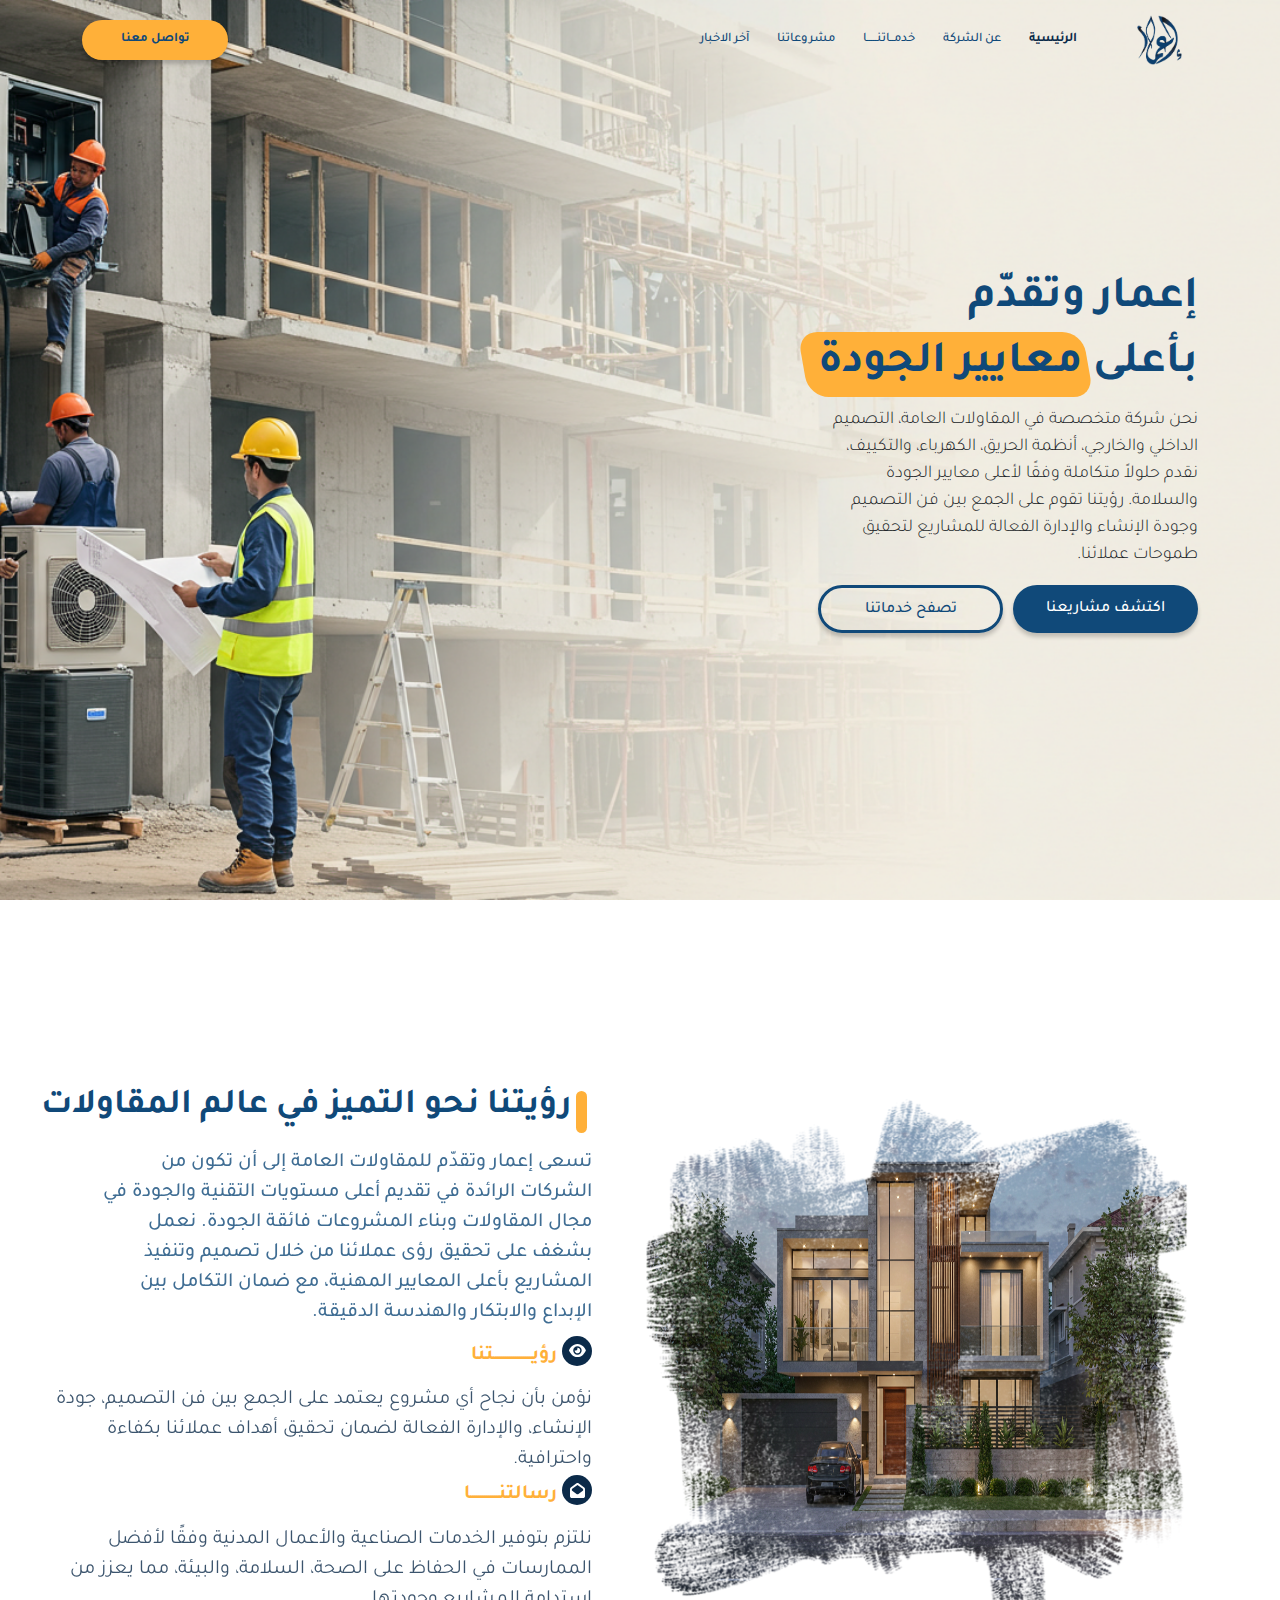
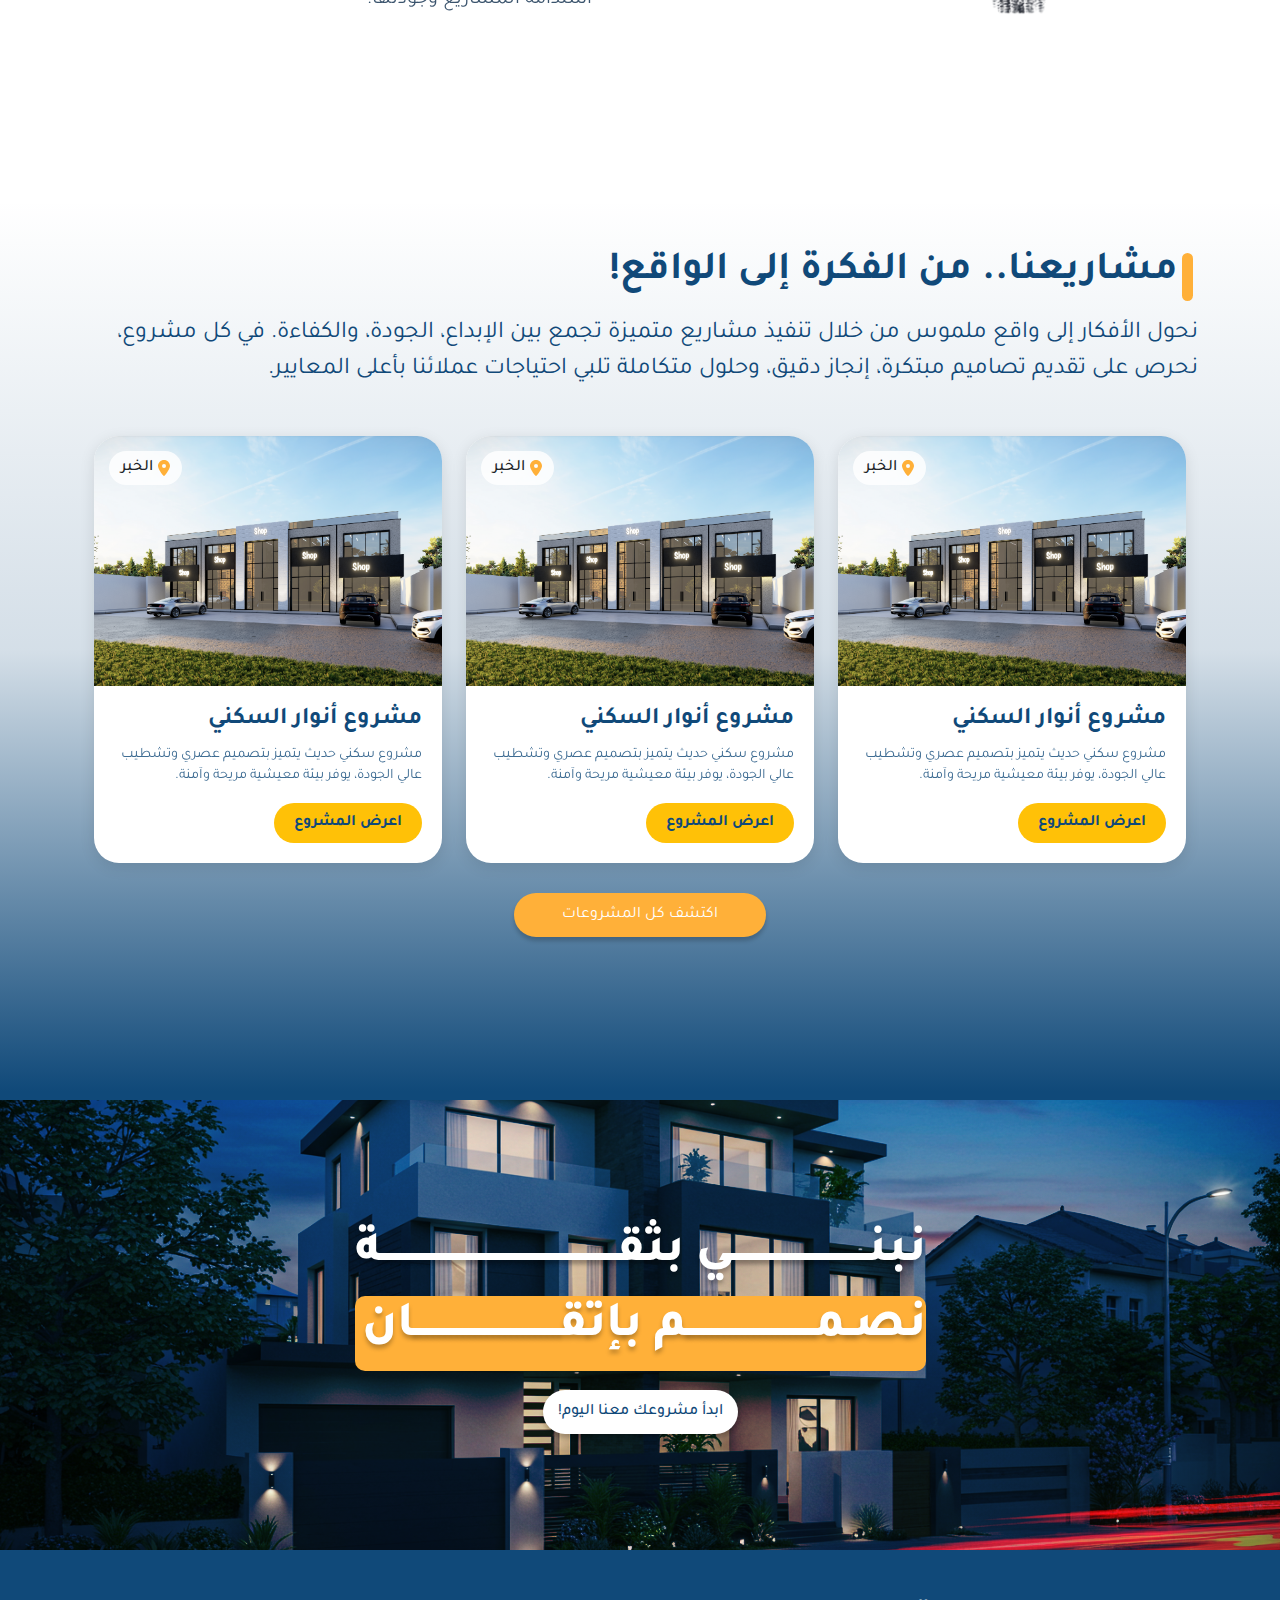
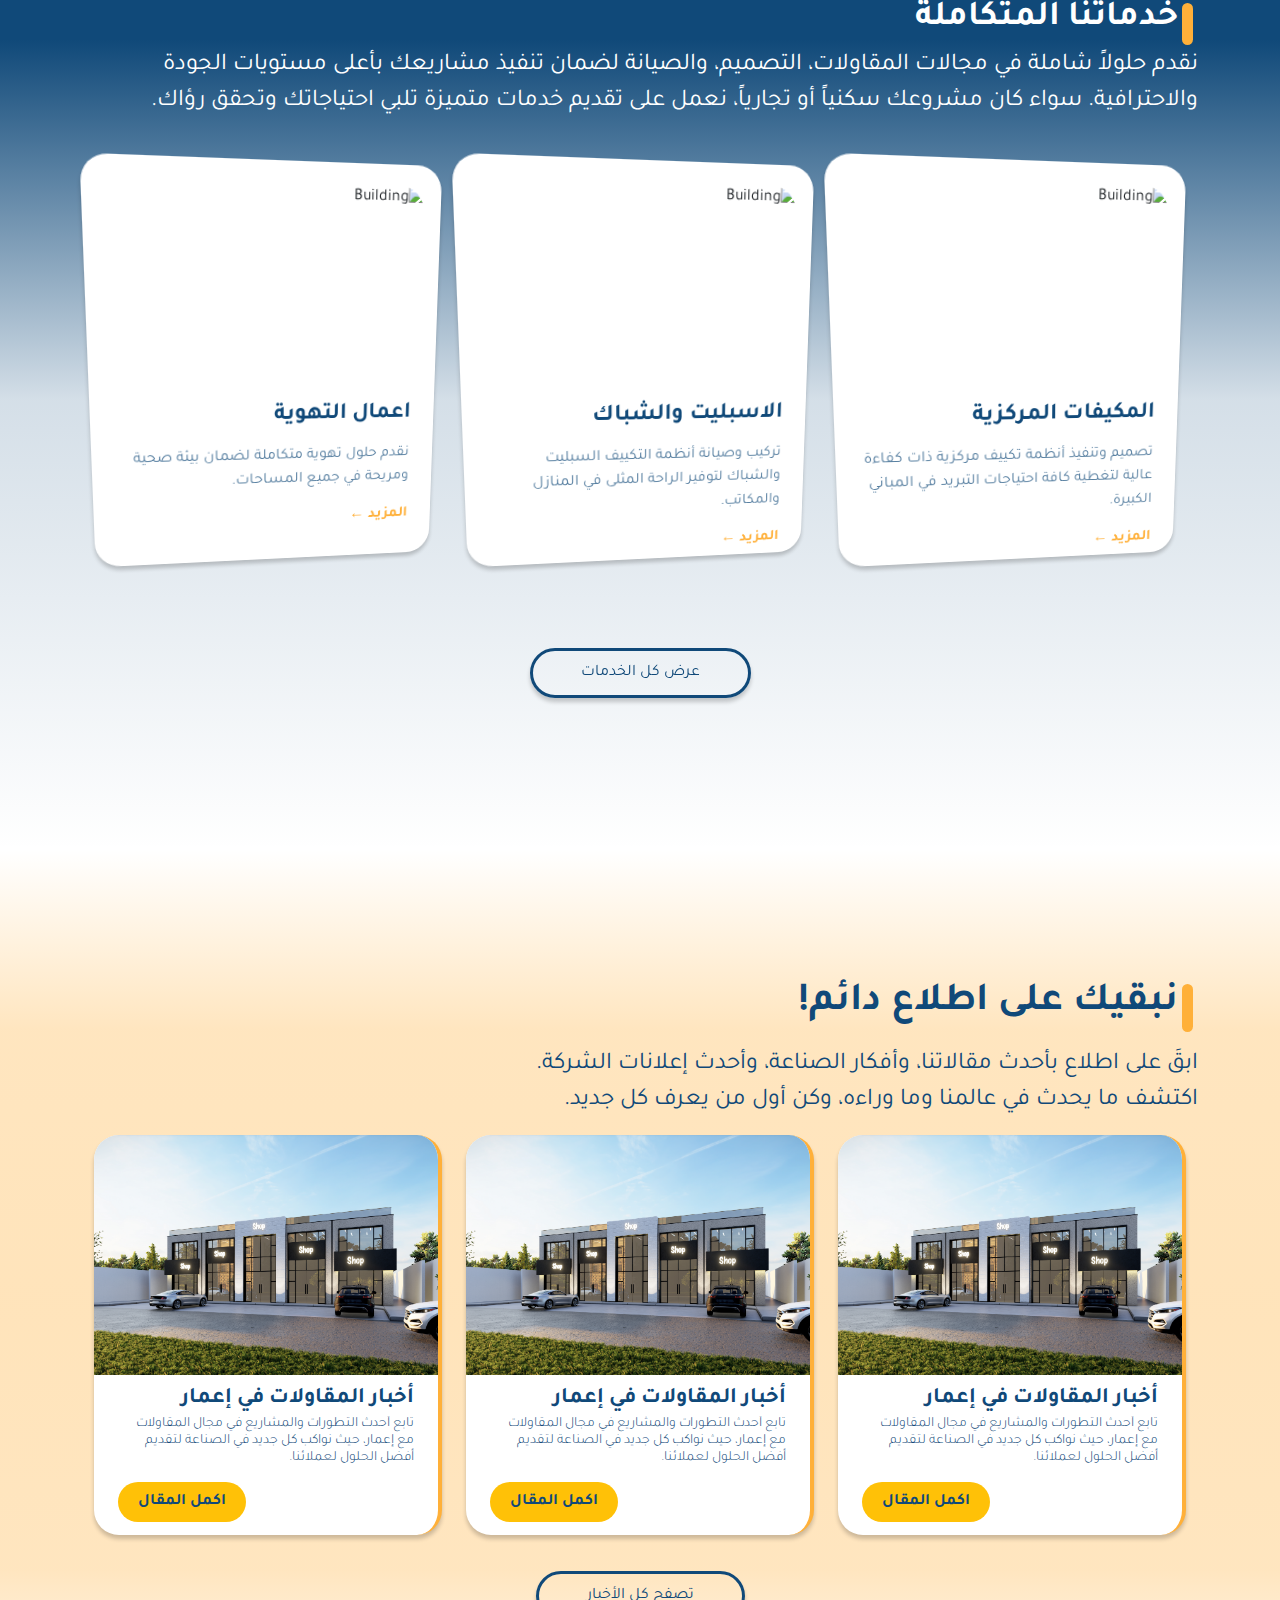
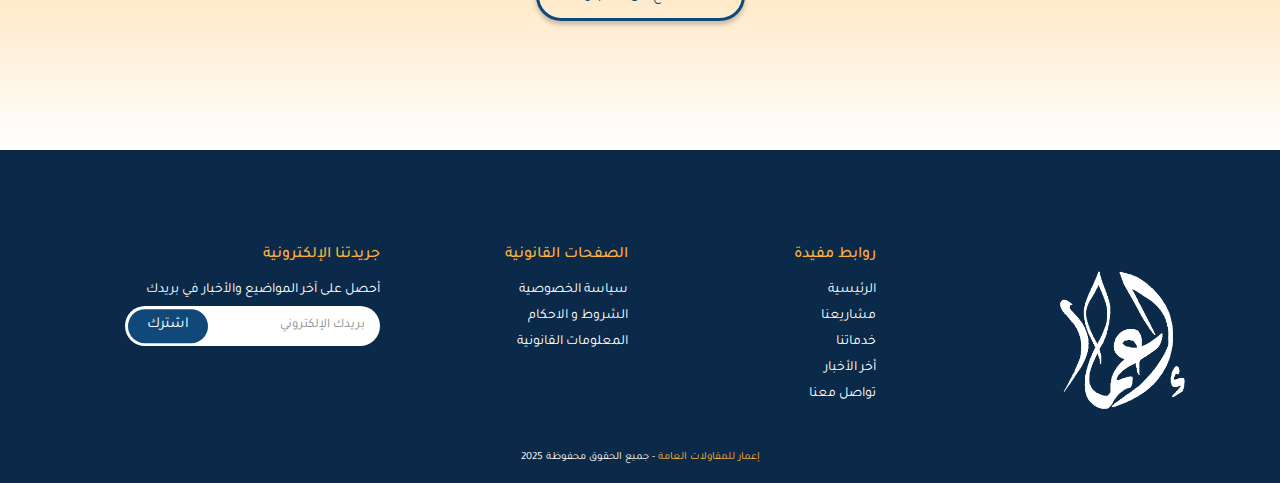
==== commit b4f3cef1: "landing page" ====
--- a/index.html
+++ b/index.html
@@ -3,12 +3,12 @@
   <head>
     <meta charset="UTF-8" />
     <meta name="viewport" content="width=device-width, initial-scale=1.0" />
-    <meta name="theme-color" content="#414C5E" />
+    <meta name="theme-color" content="#104979" />
     <meta name="author" content="Abdelrhman Elnhas" />
     <meta name="MobileOptimized" content="320" />
-    <meta property="og:title" content="Hemam Elsharq" />
+    <meta property="og:title" content="Emaar Contracting" />
     <meta property="og:type" content="website" />
-    <title>همم الشرق العقارية</title>
+    <title>إعمار للمقاولات العامة</title>
     <!-- Google Fonts -->
     <link rel="preconnect" href="https://fonts.googleapis.com" />
     <link rel="preconnect" href="https://fonts.gstatic.com" crossorigin />
@@ -34,14 +34,14 @@
     <header class="d-flex justify-content-between">
       <nav class="navbar navbar-expand-md w-100">
         <div
-          class="container d-flex align-items-center justify-content-between gap-1"
+          class="container d-flex align-items-center justify-content-between justify-content-md-start gap-1"
         >
           <div class="header__logo">
-            <img class="navbar-brand" src="images/logo.svg" alt="Logo" />
+            <img class="navbar-brand" src="images/logo.png" alt="Logo" />
           </div>
 
           <div class="collapse navbar-collapse" id="navbarNav">
-            <ul class="navbar-nav m-auto mb-2 mb-lg-0">
+            <ul class="navbar-nav ms-auto me-5 mb-2 mb-lg-0">
               <li class="nav-item">
                 <a class="nav-link active" aria-current="page" href="index.html"
                   >الرئيسية</a
@@ -52,6 +52,11 @@
                   عن الشركة
                 </a>
               </li>
+							<li class="nav-item">
+                <a class="nav-link" aria-current="page" href="services.html"
+                  >خدمــاتنـــــا</a
+                >
+              </li>
               <li class="nav-item">
                 <a class="nav-link" aria-current="page" href="projects.html"
                   >مشروعاتنا</a
@@ -62,17 +67,12 @@
                   >آخر الاخبار</a
                 >
               </li>
-              <li class="nav-item">
-                <a class="nav-link" aria-current="page" href="contact.html"
-                  >تواصل معنا</a
-                >
-              </li>
             </ul>
           </div>
 
           <div class="d-flex align-items-center">
             <div>
-              <button onclick="window.location.href='inquiry.html'" class="solid-btn header__button">سجل إهتمامك</button>
+              <button onclick="window.location.href='inquiry.html'" class="solid-btn header__button">تواصل معنا</button>
             </div>
             <button
               class="navbar-toggler"
@@ -94,45 +94,25 @@
       <!-- Hero Section -->
       <section
         id="Hero"
-        class="position-relative d-flex align-items-start align-items-md-center justify-content-center"
+        class="position-relative d-flex align-items-center align-items-md-center justify-content-center"
       >
-        <div class="hero__stock">
-          <img src="./images/HeroStock.png" alt="" />
-        </div>
         <div
           class="container d-flex flex-column justify-content-between align-items-start"
         >
           <div class="hero__content">
-            <h1 class="wow fadeInRight">
-              نبتكــــــــــــــر اليــــــوم
-              <span class="d-block">لنرتقـــــــــي بالغـــــــــد!</span>
+            <h1>
+							إعمار وتقدّم							<span class="d-block">بأعلى معايير الجودة
+							</span>              
             </h1>
-            <p class="wow fadeInRight mb-3 " data-wow-duration="1s" data-wow-delay="0.2s">
-              في همم الشرق، نقدم حلولًا عقارية مبتكرة ومستدامة تلبي تطلعات السوق
-              وتعزز جودة الحياة، لنكون الخيار الأول في تطوير المشاريع العقارية
-              الذكية والمجتمعات المتكاملة. انضم إلينا في رحلة التغيير العمراني
-              نحو مستقبل أكثر إشراقًا، يتماشى مع رؤية 2030.
+            <p class="mb-3 " >
+              نحن شركة متخصصة في المقاولات العامة، التصميم الداخلي والخارجي، أنظمة الحريق، الكهرباء، والتكييف، نقدم حلولاً متكاملة وفقًا لأعلى معايير الجودة والسلامة. رؤيتنا تقوم على الجمع بين فن التصميم وجودة الإنشاء والإدارة الفعالة للمشاريع لتحقيق طموحات عملائنا.
             </p>
             <div
-              class="hero__content_buttons d-flex align-items-center justify-content-start wow fadeInUp" data-wow-duration="0.6s" data-wow-delay="0.8s"
+              class="hero__content_buttons d-flex align-items-center justify-content-start " 
             >
               <button onclick="window.location.href='projects.html'" class="solid-btn">اكتشف مشاريعنا</button>
-              <button onclick="window.location.href='contact.html'" class="outline-btn">تواصل معنا</button>
-            </div>
-          </div>
-
-          <div class="hero__social__icons">
-            <ul class="d-flex justify-content-center align-items-center gap-3">
-              <li class="wow bounceIn" data-wow-delay="0.7s">
-                <a href=""><i class="fa-brands fa-whatsapp"></i></a>
-              </li>
-              <li class="wow bounceIn" data-wow-delay="1s">
-                <a href=""><i class="fa-brands fa-instagram"></i></a>
-              </li>
-              <li class="wow bounceIn" data-wow-delay="1.3s">
-                <a href=""><i class="fa-brands fa-x-twitter"></i></a>
-              </li>
-            </ul>
+              <button onclick="window.location.href='services.html'" class="outline-btn">تصفح خدماتنا</button>
+            </div>
           </div>
         </div>
       </section>
@@ -143,72 +123,37 @@
         class="d-flex justify-content-center align-items-center"
       >
         <div
-          class="container d-flex flex-column-reverse flex-md-row justify-content-between align-items-center gap-1 gap-md-5 py-5"
+          class="container d-flex flex-column-reverse flex-lg-row justify-content-between align-items-center gap-1 gap-lg-5 py-5"
         >
           <div
-            class="col-12 col-md-3 col-lg-2 about__statistics d-flex flex-row-reverse flex-md-column justify-content-between align-items-center"
+            class="col-12 col-lg-6 about__image d-flex flex-row-reverse flex-lg-column justify-content-between align-items-center"
           >
-            <div class="about__statistics__item wow fadeInDown" data-wow-delay="0.1s">
-              <p
-                class="d-flex flex-column align-items-center justify-content-center"
-              >
-                321+<span>العقارات المباعة</span>
-              </p>
-            </div>
-            <div class="about__statistics__item wow fadeInDown" data-wow-delay="0.3s">
-              <p
-                class="d-flex flex-column align-items-center justify-content-center"
-              >
-                15+<span>العمال و الموظفون</span>
-              </p>
-            </div>
-            <div class="about__statistics__item wow fadeInDown" data-wow-delay="0.5s">
-              <p
-                class="d-flex flex-column align-items-center justify-content-center"
-              >
-                19+<span>الجوائز الفائزة</span>
-              </p>
-            </div>
-            <div class="about__statistics__item wow fadeInDown" data-wow-delay="0.7s">
-              <p
-                class="d-flex flex-column align-items-center justify-content-center"
-              >
-                280+<span>العملاء الراضون</span>
-              </p>
-            </div>
+
+					<img src="/images/villa1.jpg" alt="">
+
           </div>
 
           <div
-            class="col-12 col-md-8 col-lg-9 d-flex flex-column align-items-start justify-content-evenly about__content"
+            class="col-12 col-md-6 d-flex flex-column align-items-start justify-content-evenly about__content"
           >
-            <p class="sub-heading wow fadeInDown">عن همم الشرق العقارية</p>
-            <h2 class="about__heading wow fadeInUp" data-wow-delay="0.1s">نبني المستقبل، اليوم!</h2>
-            <p class="about__description wow fadeInUp" data-wow-delay="0.3s">
-              نرسم ملامح التطوير العمراني برؤية طموحة، حيث تأسست همم الشرق
-              العقارية لتقديم حلول مبتكرة تعزز النمو العقاري والاقتصادي في
-              المملكة العربية السعودية، انسجامًا مع رؤية 2030. نطمح للريادة في
-              تقديم خدمات عقارية متكاملة تتجاوز التوقعات، بجودة عالية وشغف لا
-              حدود له.
+            <h2 class="about__heading sub-heading" >رؤيتنا نحو التميز في عالم المقاولات</h2>
+            <p class="about__description mb-2">
+              تسعى إعمار وتقدّم للمقاولات العامة إلى أن تكون من الشركات الرائدة في تقديم أعلى مستويات التقنية والجودة في مجال المقاولات وبناء المشروعات فائقة الجودة. نعمل بشغف على تحقيق رؤى عملائنا من خلال تصميم وتنفيذ المشاريع بأعلى المعايير المهنية، مع ضمان التكامل بين الإبداع والابتكار والهندسة الدقيقة.
             </p>
             <ul class="about__list">
-              <li class="wow fadeInUp" data-wow-delay="0.8s">
+              <li>
                 <span><i class="fa-solid fa-eye"></i></span>
                 رؤيـــــــــــــــــــتنا
 
                 <p>
-                  أن نصبح الخيار الأول في تطوير المشـــاريع العقارية المستدامة،
-                  والمساهمة في بناء مدن ذكية ومجتمعات متكاملة تدعم رفاهية الفرد
-                  وتنمية الاقتصاد الوطني.
-                </p>
-              </li>
-              <li class="wow fadeInUp" data-wow-delay="1s">
+                  نؤمن بأن نجاح أي مشروع يعتمد على الجمع بين فن التصميم، جودة الإنشاء، والإدارة الفعالة لضمان تحقيق أهداف عملائنا بكفاءة واحترافية.
+                </p>
+              </li>
+              <li>
                 <span><i class="fa-solid fa-envelope-open"></i></span>
                 رسالتنــــــــــــــا
                 <p>
-                  توفير حلــــول عقـارية مبتكرة ومستدامة تساهم في تحقيق أهداف
-                  رؤية ،2030 من خلال تطوير مشــــــــــــــاريع عقارية تلبي
-                  احتياجات الســـــــوق وتعزز جودة الحياة.
-                </p>
+									نلتزم بتوفير الخدمات الصناعية والأعمال المدنية وفقًا لأفضل الممارسات في الحفاظ على الصحة، السلامة، والبيئة، مما يعزز من استدامة المشاريع وجودتها.                </p>
               </li>
             </ul>
           </div>
@@ -224,155 +169,156 @@
           class="container d-flex flex-column justify-content-center align-items-start"
         >
           <div class="projects__content">
-            <p class="sub-heading wow fadeInDown" data-wow-delay="0s">مشاريعنـــــــــــــــــــــا</p>
-            <h2 class="projects__heading wow fadeInDown" data-wow-delay="0.2s">حيث تتحول الرؤى إلى واقع!</h2>
-            <p class="projects__description wow fadeIn" data-wow-delay="0.8s" data-wow-duration="2s">
-              في همم الشرق العقارية، لا نكتفي ببناء العقارات، بل نصنع تجارب حياة
-              متكاملة. نقدم مشاريع استثنائية بتصاميم عصرية وجودة عالية، مستوحاة
-              من احتياجات المستقبل وتطلعات عملائنا. نعمل بشغف على تطوير مساحات
-              سكنية وتجارية فريدة، تواكب التطور العمراني في المملكة وتساهم في
-              تحقيق رؤية 2030.
+            <h2 class="sub-heading projects__heading"> مشاريعنا.. من الفكرة إلى الواقع!</h2>
+            <p class="projects__description">
+              نحول الأفكار إلى واقع ملموس من خلال تنفيذ مشاريع متميزة تجمع بين الإبداع، الجودة، والكفاءة. في كل مشروع، نحرص على تقديم تصاميم مبتكرة، إنجاز دقيق، وحلول متكاملة تلبي احتياجات عملائنا بأعلى المعايير.
             </p>
           </div>
 
-					
-						<div class="swiper-container wow fadeInUp" data-wow-delay="0.8s">
-							<div class="swiper-wrapper">
-									<div class="swiper-slide">
-											<div class="project__card p-4">
-												<img class="project__image" src="./images/project1.jpg" alt="Project Image">
-												<div class="project__card__content d-flex flex-column align-items-start justify-content-between">
-													<p class="project__title">فلل جوهرة التحلية</p>
-													<div class="project__details text-end">
-														<p class="project__price">$90 600</p>
-														<div class="project__specs">
-															<ul class="d-flex align-items-center gap-3">
-																<li>
-																	<span>
-																		<img src="./images/square.svg" alt="">
-																	</span>98m<sup>2</sup>
-																</li>
-																<li>
-																	<span>
-																		<img src="./images/bed.svg" alt="">
-																	</span>2
-																</li>
-				
-																<li>
-																	<span>
-																		<img src="./images/bathtub.svg" alt="">
-																	</span>1
-																</li>
-																
-															</ul>
-														</div>
-													</div>
-												</div>
+					<div class="row mt-5">
+            <!-- Card 1 -->
+            <div class="col-12 col-md-6 col-lg-4">
+                <div class="project__card">
+                    <div class="project__card__img__container">
+                        <img src="/images/project1.png" alt="Casa Wlaan Boutique">
+                        <div class="project__card__location__badge">
+                            <i class="fas fa-map-marker-alt"></i>
+                            <span>الخبر</span>
+                        </div>
+                    </div>
+                    <div class="project__card__content">
+                        <h3 class="project__card__title">مشروع أنوار السكني</h3>
+                        <p class="project__card__subtitle">مشروع سكني حديث يتميز بتصميم عصري وتشطيب عالي الجودة، يوفر بيئة معيشية مريحة وآمنة.</p>
+                        <button class="info-btn">اعرض المشروع</button>
+                    </div>
+                </div>
+            </div>
+						<!-- Card 2 -->
+						<div class="col-12 col-md-6 col-lg-4">
+							<div class="project__card">
+									<div class="project__card__img__container">
+											<img src="/images/project1.png" alt="Casa Wlaan Boutique">
+											<div class="project__card__location__badge">
+													<i class="fas fa-map-marker-alt"></i>
+													<span>الخبر</span>
 											</div>
 									</div>
-									<div class="swiper-slide">
-											<div class="project__card p-4">
-												<img class="project__image" src="./images/project1.jpg" alt="Project Image">
-												<div class="project__card__content d-flex flex-column align-items-start justify-content-between">
-													<p class="project__title">فلل جوهرة التحلية</p>
-													<div class="project__details text-end">
-														<p class="project__price">$90 600</p>
-														<div class="project__specs">
-															<ul class="d-flex align-items-center gap-3">
-																<li>
-																	<span>
-																		<img src="./images/square.svg" alt="">
-																	</span>98m<sup>2</sup>
-																</li>
-																<li>
-																	<span>
-																		<img src="./images/bed.svg" alt="">
-																	</span>2
-																</li>
-				
-																<li>
-																	<span>
-																		<img src="./images/bathtub.svg" alt="">
-																	</span>1
-																</li>
-																
-															</ul>
-														</div>
-													</div>
-												</div>
-											</div>
-									</div>
-									<div class="swiper-slide">
-											<div class="project__card p-4">
-												<img class="project__image" src="./images/project1.jpg" alt="Project Image">
-												<div class="project__card__content d-flex flex-column align-items-start justify-content-between">
-													<p class="project__title">فلل جوهرة التحلية</p>
-													<div class="project__details text-end">
-														<p class="project__price">$90 600</p>
-														<div class="project__specs">
-															<ul class="d-flex align-items-center gap-3">
-																<li>
-																	<span>
-																		<img src="./images/square.svg" alt="">
-																	</span>98m<sup>2</sup>
-																</li>
-																<li>
-																	<span>
-																		<img src="./images/bed.svg" alt="">
-																	</span>2
-																</li>
-				
-																<li>
-																	<span>
-																		<img src="./images/bathtub.svg" alt="">
-																	</span>1
-																</li>
-																
-															</ul>
-														</div>
-													</div>
-												</div>
-											</div>
-									</div>
-									<div class="swiper-slide">
-											<div class="project__card p-4">
-												<img class="project__image" src="./images/project1.jpg" alt="Project Image">
-												<div class="project__card__content d-flex flex-column align-items-start justify-content-between">
-													<p class="project__title">فلل جوهرة التحلية</p>
-													<div class="project__details text-end">
-														<p class="project__price">$90 600</p>
-														<div class="project__specs">
-															<ul class="d-flex align-items-center gap-3">
-																<li>
-																	<span>
-																		<img src="./images/square.svg" alt="">
-																	</span>98m<sup>2</sup>
-																</li>
-																<li>
-																	<span>
-																		<img src="./images/bed.svg" alt="">
-																	</span>2
-																</li>
-				
-																<li>
-																	<span>
-																		<img src="./images/bathtub.svg" alt="">
-																	</span>1
-																</li>
-																
-															</ul>
-														</div>
-													</div>
-												</div>
-											</div>
+									<div class="project__card__content">
+											<h3 class="project__card__title">مشروع أنوار السكني</h3>
+											<p class="project__card__subtitle">مشروع سكني حديث يتميز بتصميم عصري وتشطيب عالي الجودة، يوفر بيئة معيشية مريحة وآمنة.</p>
+											<button class="info-btn">اعرض المشروع</button>
 									</div>
 							</div>
-							<div class="swiper-pagination"></div>
+					</div>
+					<!-- Card 3-->
+					<div class="col-12 col-md-6 col-lg-4">
+						<div class="project__card">
+								<div class="project__card__img__container">
+										<img src="/images/project1.png" alt="Casa Wlaan Boutique">
+										<div class="project__card__location__badge">
+												<i class="fas fa-map-marker-alt"></i>
+												<span>الخبر</span>
+										</div>
+								</div>
+								<div class="project__card__content">
+										<h3 class="project__card__title">مشروع أنوار السكني</h3>
+										<p class="project__card__subtitle">مشروع سكني حديث يتميز بتصميم عصري وتشطيب عالي الجودة، يوفر بيئة معيشية مريحة وآمنة.</p>
+										<button class="info-btn">اعرض المشروع</button>
+								</div>
 						</div>
-						
+				</div>
+					</div>
+					<a href="" class="solid-btn  mx-auto px-5">اكتشف كل المشروعات</a>
+
 					</div>
       </section>
 
+
+      <!-- Banner -->
+      <section
+        id="Banner"
+        class="d-flex justify-content-start align-items-center"
+      >
+        <div
+          class="container d-flex flex-column justify-content-start align-items-center">
+
+					<div class="banner__content">
+						<p class="">
+							نبنـــــــــــــــــــــــي
+							بثقـــــــــــــــــــــــــــــــــــــــة
+						</p>
+						<p class="sub-heading position-relative">	نصـمـــــــــــــــــــــم 
+							بإتقــــــــــــــــــــــــان
+						</p>
+				</div>
+
+				<button onclick="window.location.href='projects.html'" class="solid-btn banner__button mt-4"> ابدأ مشروعك معنا اليوم! </button>
+
+				</div>
+      </section>
+
+			
+			<!-- Services Section -->
+      <section
+        id="Services"
+        class="d-flex justify-content-center align-items-start py-5"
+      >
+        <div
+          class="container d-flex flex-column justify-content-center align-items-start"
+        >
+          <div class="services__content">
+            <h2 class="sub-heading services__heading">خدماتنا المتكاملة
+						</h2>
+            <p class="projects__description text-white">نقدم حلولاً شاملة في مجالات المقاولات، التصميم، والصيانة لضمان تنفيذ مشاريعك بأعلى مستويات الجودة والاحترافية. سواء كان مشروعك سكنياً أو تجارياً، نعمل على تقديم خدمات متميزة تلبي احتياجاتك وتحقق رؤاك.
+            </p>
+          </div>
+
+					<div class="row mt-5">
+            <!-- Card 1 -->
+						<div class="col-12 col-md-6 col-lg-4">
+								<div class="services__card">
+									<div class="services__card__img__container">
+											<img src="https://cdn.prod.website-files.com/6390e14cc734a931f8327343/65c0836ade98f1b59a5a59de_65b87b114b52a37a27398402_image4%20(1)%20(1)%20(1).webp" alt="Building">
+									</div>
+									<div class="services__card__content">
+											<h3 class="services__card__title">المكيفات المركزية</h3>
+											<p class="services__card__subtitle">تصميم وتنفيذ أنظمة تكييف مركزية ذات كفاءة عالية لتغطية كافة احتياجات التبريد في المباني الكبيرة.</p>
+											<a href="#" class="more-link">المزيد ←</a>
+									</div>
+							</div>
+            </div>
+            <!-- Card 2 -->
+						<div class="col-12 col-md-6 col-lg-4">
+								<div class="services__card">
+									<div class="services__card__img__container">
+											<img src="https://cdn.prod.website-files.com/6390e14cc734a931f8327343/65c0836ade98f1b59a5a59de_65b87b114b52a37a27398402_image4%20(1)%20(1)%20(1).webp" alt="Building">
+									</div>
+									<div class="services__card__content">
+											<h3 class="services__card__title">الاسبليت والشباك</h3>
+											<p class="services__card__subtitle">تركيب وصيانة أنظمة التكييف السبليت والشباك لتوفير الراحة المثلى في المنازل والمكاتب.</p>
+											<a href="#" class="more-link">المزيد ←</a>
+									</div>
+							</div>
+            </div>
+            <!-- Card 3 -->
+						<div class="col-12 col-md-6 col-lg-4">
+								<div class="services__card">
+									<div class="services__card__img__container">
+											<img src="https://cdn.prod.website-files.com/6390e14cc734a931f8327343/65c0836ade98f1b59a5a59de_65b87b114b52a37a27398402_image4%20(1)%20(1)%20(1).webp" alt="Building">
+									</div>
+									<div class="services__card__content">
+											<h3 class="services__card__title">اعمال التهوية</h3>
+											<p class="services__card__subtitle">نقدم حلول تهوية متكاملة لضمان بيئة صحية ومريحة في جميع المساحات.</p>
+											<a href="#" class="more-link">المزيد ←</a>
+									</div>
+							</div>
+            </div>
+					</div>
+					<a href="" class="outline-btn mx-auto px-5">عرض كل الخدمات</a>
+				</div>
+      </section>
+
+			
       <!-- News Section -->
       <section
         id="News"
@@ -382,143 +328,66 @@
 				class="container d-flex flex-column justify-content-center align-items-start"
 			>
 					<div class="projects__content">
-						<p class="sub-heading wow fadeInUp">أخر الأخبار</p>
-						<h2 class="projects__heading text-white wow fadeInUp" data-wow-delay="0.3s">نبقيك على اطلاع دائم!</h2>
-						<p class="projects__description news__description wow fadeIn" data-wow-delay="1s">
-							تابع أحدث المستجدات في همم الشرق العقارية، حيث نشارككم كل ما هو جديد في عالم التطوير العقاري. من إطلاق مشاريع مميزة إلى إنجازات استثنائية، كن دائمًا على معرفة بآخر التطورات، الشراكات، والابتكارات التي تعيد تعريف مستقبل العقارات في المملكة.
+						<h2 class="projects__heading sub-heading">نبقيك على اطلاع دائم!</h2>
+						<p class="projects__description news__description">
+							ابقَ على اطلاع بأحدث مقالاتنا، وأفكار الصناعة، وأحدث إعلانات الشركة. اكتشف ما يحدث في عالمنا وما وراءه، وكن أول من يعرف كل جديد.
 						</p>
 					</div>
-					<div class="row align-items-center justify-contetn-between">
-
-						<div class="col-12 col-md-6 col-lg-4 project__card__wrapper wow fadeInUp" data-wow-delay="0.5s">
+					<div class="row align-items-center justify-content-between my-3">
+
+						<div class="col-12 col-md-6 col-lg-4 news__card__wrapper">
 
 							<div class="news__card">
-
-								<div class="news__card__top">
-									<img class="news__image" src="./images/project1.jpg" alt="News Image">
-									<p class="news__title">فلل جوهرة التحلية</p>
+								<img class="news__image" src="./images/project1.png" alt="News Image">
+									
+									<p class="news__title px-4 pt-2">أخبار المقاولات في إعمار</p>
+
+								<div class="news__card__bottom d-flex flex-column align-items-start justify-content-between">
+									<p class="news__description px-4">
+										تابع أحدث التطورات والمشاريع في مجال المقاولات مع إعمار، حيث نواكب كل جديد في الصناعة لتقديم أفضل الحلول لعملائنا.									</p>
+										<button class="info-btn me-auto ms-4 mt-3">اكمل المقال</button>
+									</div>
 								</div>
 
+						</div>
+						<div class="col-12 col-md-6 col-lg-4 news__card__wrapper">
+
+							<div class="news__card">
+								<img class="news__image" src="./images/project1.png" alt="News Image">
+									
+									<p class="news__title px-4 pt-2">أخبار المقاولات في إعمار</p>
+
 								<div class="news__card__bottom d-flex flex-column align-items-start justify-content-between">
-									<p class="news__description">
-										نحن في همم الشرق العقارية نعمل على تطوير مشاريع مبتكرة تواكب رؤية 2030. قريبًا، سنكشف عن مشاريع جديدة تجمع بين التصميم العصري والفرص الاستثمارية المميزة. ترقبوا التفاصيل!
-									</p>
-									<button class="news__more">اقرأ المزيد <span><i class="fa-solid fa-arrow-up"></i></span></button>
-									</div>
+									<p class="news__description px-4">
+										تابع أحدث التطورات والمشاريع في مجال المقاولات مع إعمار، حيث نواكب كل جديد في الصناعة لتقديم أفضل الحلول لعملائنا.									</p>
+										<button class="info-btn me-auto ms-4 mt-3">اكمل المقال</button>									</div>
 								</div>
 
 						</div>
-						<div class="col-12 col-md-6 col-lg-4 project__card__wrapper wow fadeInUp" data-wow-delay="0.7s">
+						<div class="col-12 col-md-6 col-lg-4 news__card__wrapper">
 
 							<div class="news__card">
-
-								<div class="news__card__top">
-									<img class="news__image" src="./images/project1.jpg" alt="News Image">
-									<p class="news__title">فلل جوهرة التحلية</p>
+								<img class="news__image" src="./images/project1.png" alt="News Image">
+									
+									<p class="news__title px-4 pt-2">أخبار المقاولات في إعمار</p>
+
+								<div class="news__card__bottom d-flex flex-column align-items-start justify-content-between">
+									<p class="news__description px-4">
+										تابع أحدث التطورات والمشاريع في مجال المقاولات مع إعمار، حيث نواكب كل جديد في الصناعة لتقديم أفضل الحلول لعملائنا.									</p>
+										<button class="info-btn me-auto ms-4 mt-3">اكمل المقال</button>
+										</div>
 								</div>
 
-								<div class="news__card__bottom d-flex flex-column align-items-start justify-content-between">
-									<p class="news__description">
-										نحن في همم الشرق العقارية نعمل على تطوير مشاريع مبتكرة تواكب رؤية 2030. قريبًا، سنكشف عن مشاريع جديدة تجمع بين التصميم العصري والفرص الاستثمارية المميزة. ترقبوا التفاصيل!
-									</p>
-									<button class="news__more">اقرأ المزيد <span><i class="fa-solid fa-arrow-up"></i></span></button>
-									</div>
-								</div>
-
 						</div>
-						<div class="col-12 col-md-6 col-lg-4 project__card__wrapper wow fadeInUp" data-wow-delay="0.9s">
-
-							<div class="news__card">
-
-								<div class="news__card__top">
-									<img class="news__image" src="./images/project1.jpg" alt="News Image">
-									<p class="news__title">فلل جوهرة التحلية</p>
-								</div>
-
-								<div class="news__card__bottom d-flex flex-column align-items-start justify-content-between">
-									<p class="news__description">
-										نحن في همم الشرق العقارية نعمل على تطوير مشاريع مبتكرة تواكب رؤية 2030. قريبًا، سنكشف عن مشاريع جديدة تجمع بين التصميم العصري والفرص الاستثمارية المميزة. ترقبوا التفاصيل!
-									</p>
-									<button class="news__more">اقرأ المزيد <span><i class="fa-solid fa-arrow-up"></i></span></button>
-									</div>
-								</div>
 
 						</div>
 
-						</div>
-
 					</div>
+					<a href="" class="outline-btn mx-auto px-5">تصفح كل الأخبار</a>
+
 				</div>
 			</section>
 
-      <!-- Banner -->
-      <section
-        id="Banner"
-        class="d-flex justify-content-start align-items-center"
-      >
-        <div
-          class="container d-flex flex-column justify-content-start align-items-center align-items-sm-start">
-
-					<div class="banner__content wow fadeInRight">
-						<p class="">
-							<span>نبني</span> 
-							المستقبــــــــــــــــــــــــــــــل
-						</p>
-						<p>	نرتقي 
-							<span>بالحيــــــــــــــــــــــــــــــــــــــاة</span>
-						</p>
-				</div>
-
-				<button onclick="window.location.href='projects.html'" class="solid-btn banner__button mt-4 wow bounceIn" data-wow-delay="0.3s">اكتشف مشاريعنا الآن <span><i class="fa-solid fa-arrow-up"></i></span></button>
-
-				</div>
-      </section>
-
-      <!-- WhyUs Section -->
-      <section id="WhyUs" class="d-flex align-items-center justify-content-center">
-				<div class="container d-flex align-items-start justify-content-between flex-column py-5">
-					<p class="sub-heading wow fadeInDown">الاختيار الذي يصنع الفرق!</p>
-					<h2 class="projects__heading wow fadeInDown" data-wow-delay="0.2s">لماذا همم الشرق العقارية
-						<span class="d-block">هي خيارك الأفضــــــــــــــــــــــــــل؟</span></h2>
-
-					<div class="d-flex align-items-center justify-content-between flex-column flex-md-row">
-						<div class="whyus__video__wrapper col-12 col-md-5">
-							<div class="whyus__video wow bounceIn" data-wow-delay="0.4s">
-								<iframe width="342" height="607" src="https://www.youtube.com/embed/ZOAxd53zj_c" title="ستي سكيب الرياض 2024" frameborder="0" allow="accelerometer; autoplay; clipboard-write; encrypted-media; gyroscope; picture-in-picture; web-share" referrerpolicy="strict-origin-when-cross-origin" allowfullscreen></iframe>
-							</div>
-						</div>
-	
-						<div class="whyus__content col-12 col-md-6">
-						<ul>
-							<li class="wow fadeInDown" data-wow-delay="0.4s">
-								<p>الخبرة والمصداقية</p>
-								<p>إن الشركة تتمتع بسجل حافل في السوق العقاري، فهذا يعني أنها تقدم خدمات موثوقة وتعمل بشفافية تامة مع العملاء.</p>
-							</li>
-							<li class="wow fadeInDown" data-wow-delay="0.6s">
-								<p>تنوع المشاريع العقارية</p>
-								<p>توفر الشركة مجموعة متنوعة من العقارات مثل الشقق، الفلل، الأراضي، والعقارات التجارية التي تلبي مختلف احتياجات العملاء.</p>
-							</li>
-							<li class="wow fadeInDown" data-wow-delay="0.8s">
-								<p>الأسعار التنافسية</p>
-								<p>تقدم الشركة أسعارًا تنافسية ومزايا مالية مميزة تجعلها خيارًا اقتصاديًا ومناسبًا لجميع الميزانيات.</p>
-							</li>
-							<li class="wow fadeInDown" data-wow-delay="1s">
-								<p>خدمات ما بعد البيع</p>
-								<p>توفر الشركة خدمات دعم ممتازة بعد إتمام عملية البيع، مثل الصيانة أو الاستشارات العقارية.</p>
-							</li>
-							<li class="wow fadeInDown" data-wow-delay="1.2s">
-								<p>التزام بمعايير الجودة</p>
-								<p>تحرص الشركة على تقديم مشاريع بجودة عالية، سواء من حيث البناء أو التصميم أو الموقع.</p>
-							</li>
-							<li class="wow fadeInDown" data-wow-delay="1.4s">
-								<p>الموقع الاستراتيجي للمشاريع</p>
-								<p>غالبًا ما تختار الشركة مواقع مميزة لمشاريعها بالقرب من الخدمات والمرافق الحيوية.</p>
-							</li>
-						</ul>
-						</div>
-					</div>
-				</div>
-			</section>
     </main>
 
     <!-- Footer Section -->
@@ -529,23 +398,11 @@
             <div class="row mt-3">
 							<div class="col-md-3 col-lg-4 col-xl-3 d-flex flex-column align-items-center align-items-md-start justify-content-center mb-4 mb-md-0">
                 <img
-                  src="./images/logoW.svg"
-                  class="img-fluid"
-                  alt="Hemam Elsharq Logo"
+                  src="./images/logoP.png"
+                  class="img-fluid footer__logo w-50"
+                  alt="Emaar Logo"
                 />
-								<div class="hero__social__icons d-flex p-0 footer__social mt-3">
-									<ul class="d-flex justify-content-center align-items-center gap-3">
-										<li>
-											<a href=""><i class="fa-brands fa-whatsapp"></i></a>
-										</li>
-										<li>
-											<a href=""><i class="fa-brands fa-instagram"></i></a>
-										</li>
-										<li>
-											<a href=""><i class="fa-brands fa-x-twitter"></i></a>
-										</li>
-									</ul>
-								</div>
+								
               </div>
               <div class="links col-md-2 col-lg-2 col-xl-2 mx-auto mb-4">
                 <h6>روابط مفيدة</h6>
@@ -554,6 +411,9 @@
                 </p>
                 <p>
                   <a href="projects.html">مشاريعنا</a>
+                </p>
+                <p>
+                  <a href="services.html">خدماتنا</a>
                 </p>
                 <p>
                   <a href="news.html">أخر الأخبار</a>
@@ -593,7 +453,7 @@
         </div>
       </div>
       <div class="footerBottom text-center p-3">
-        <span>همم الشرق العقارية</span>
+        <span>إعمار للمقاولات العامة</span>
 				- جميع الحقوق محفوظة 2025
       </div>
     </footer>
@@ -604,43 +464,6 @@
     <script src="assets/FontAwesome/js/all.min.js"></script>
     <!-- Script File -->
     <script src="assets/js/app.js"></script>
-		<script>
-				const counters = document.querySelectorAll('.counter');
-			
-				const runCounter = (counter) => {
-					const target = +counter.getAttribute('data-target');
-					const speed = 200;
-					const increment = target / speed;
-			
-					const updateCount = () => {
-						const count = +counter.innerText;
-			
-						if (count < target) {
-							counter.innerText = Math.ceil(count + increment);
-							setTimeout(updateCount, 10);
-						} else {
-							counter.innerText = target;
-						}
-					};
-			
-					updateCount();
-				};
-			
-				const observer = new IntersectionObserver(entries => {
-					entries.forEach(entry => {
-						if (entry.isIntersecting) {
-							runCounter(entry.target);
-							observer.unobserve(entry.target);
-						}
-					});
-				}, {
-					threshold: 0.6
-				});
-			
-				counters.forEach(counter => {
-					observer.observe(counter);
-				});			
-		</script>
     <!-- Swiper JS -->
     <script src="./assets/Swiper/swiper-bundle.min.js"></script>
     <script>
--- a/assets/css/style.css
+++ b/assets/css/style.css
@@ -1,19 +1,17 @@
 /* Start Global Settings */
 
 :root {
-	--primary-color: #414C5E;
-	--secondary-color: #B19669;
-	--third-color: rgba(65, 76, 94, 0.9);
+	--primary-color: #104979;
+	--secondary-color: #ffb039;
+	--third-color: #03989e;
+	--fourth-color: #0b2a49;
 	--white: #ffffff;
 	--black: #000000;
 	--arabic-font: "Tajawal", sans-serif;
-	--gradient-primary-bottom: linear-gradient(180deg, rgba(65, 76, 94, 0) 61.09%, #414C5E 100%);
-	--gradient-primary-top: linear-gradient(180deg, #414C5E 0%, rgba(65, 76, 94, 0.529953) 54.76%, rgba(65, 76, 94, 0) 99.66%);
-	--gradient-secondary-center: linear-gradient(180deg, #B19669 0%, #E5C897 51%, #B09465 100%);
 	--text-shadow: 0px 4px 4px rgba(0, 0, 0, 0.25);
 	--box-shadow: 0px 4px 4px rgba(0, 0, 0, 0.20);
 	--radius-sm: 8px;
-	--radius-md: 12px;
+	--radius-md: 25px;
 	--font-light: 300;
 	--font-regular: 400;
 	--font-medium: 500;
@@ -125,29 +123,39 @@
 
 .sub-heading {
 	position: relative;
-	font-size: 24px;
-	font-weight: var(--font-regular);
-	color: var(--secondary-color);
-	padding-inline-start: 35px;
+	padding-inline-start: 20px;
 
 	&::before {
 		content: "";
 		position: absolute;
-		width: 25px;
-		height: 5px;
+		width: 11px;
+		height: 100%;
+		border-radius: 10px;
 		background-color: var(--secondary-color);
-		top: 50%;
-		transform: translateY(-50%);
-		-webkit-transform: translateY(-50%);
-		-moz-transform: translateY(-50%);
-		-ms-transform: translateY(-50%);
-		-o-transform: translateY(-50%);
-		right: 0px;
-	}
-
-	@media (max-width: 450px) {
-		font-size: 18px;
-	}
+		top: 5px;
+		right: 5px;
+		z-index: -1;
+		transition: all 0.5s;
+		-webkit-transition: all 0.5s;
+		-moz-transition: all 0.5s;
+		-ms-transition: all 0.5s;
+		-o-transition: all 0.5s;
+		-webkit-border-radius: 10px;
+		-moz-border-radius: 10px;
+		-ms-border-radius: 10px;
+		-o-border-radius: 10px;
+	}
+
+
+}
+
+.sub-heading:hover::before {
+	transform: skewX(10deg);
+	-webkit-transform: skewX(10deg);
+	-moz-transform: skewX(10deg);
+	-ms-transform: skewX(10deg);
+	-o-transform: skewX(10deg);
+	width: 100%;
 }
 
 /* End Global Settings */
@@ -167,7 +175,7 @@
 }
 
 .header__logo img {
-	width: 102px;
+	height: 60px;
 	object-fit: cover;
 }
 
@@ -182,40 +190,26 @@
 
 	&.active {
 		font-weight: var(--font-bold);
-		position: relative;
-
-		&::after {
-			content: "";
-			position: absolute;
-			width: 55px;
-			height: 3px;
-			background-color: var(--secondary-color);
-			bottom: 0px;
-			left: 50%;
-			border-radius: var(--radius-sm);
-			transform: translateX(-50%);
-			-webkit-transform: translateX(-50%);
-			-moz-transform: translateX(-50%);
-			-ms-transform: translateX(-50%);
-			-o-transform: translateX(-50%);
-			-webkit-border-radius: var(--radius-sm);
-			-moz-border-radius: var(--radius-sm);
-			-ms-border-radius: var(--radius-sm);
-			-o-border-radius: var(--radius-sm);
-		}
+		color: var(--fourth-color);
 	}
 }
 
 .header__button {
-	background-color: var(--primary-color);
+	background-color: var(--secondary-color);
 	font-size: 13px;
 	font-weight: var(--font-bold);
 	width: 146px;
+	color: var(--primary-color);
 
 	&:hover {
-		background-color: var(--secondary-color);
-	}
-}
+		background-color: var(--third-color);
+	}
+}
+
+.fa-bars {
+	color: var(--secondary-color);
+}
+
 
 .navbar-toggler {
 	color: var(--primary-color);
@@ -227,13 +221,11 @@
 
 @media (max-width: 390px) {
 
-	.header__logo img {
-		width: 95px !important;
-	}
+
 
 	.header__button {
-		width: unset;
-		font-size: 9px;
+		max-width: 110px;
+		font-size: 11px;
 		font-weight: var(--font-medium);
 	}
 
@@ -245,61 +237,50 @@
 
 #Hero {
 	min-height: 100dvh;
-
-	&::after {
-		position: absolute;
-		content: "";
-		height: 88.82px;
-		width: 100%;
-		left: 0%;
-		right: 0%;
-		bottom: 0px;
-		background: linear-gradient(180deg, rgba(255, 255, 255, 0) 0%, rgba(255, 255, 255, 0) 19.94%, rgba(255, 255, 255, 0.2) 39.06%, rgba(255, 255, 255, 0.3) 65.28%, #FFFFFF 88.54%);
-	}
-}
-
-.hero__stock {
-	position: absolute;
-	bottom: 0;
-	left: 0;
-	width: 600px;
-	z-index: -1;
-
-	img {
-		width: 100%;
-		object-fit: cover;
-	}
+	background: url("/images/hero.jpg") no-repeat center center;
+	background-size: cover;
 }
 
 .hero__content {
-	margin-left: auto;
-	margin-bottom: 100px;
-	padding-top: 40px;
 
 	h1 {
 		font-size: 45px;
 		font-weight: var(--font-bold);
 		line-height: 65px;
 		color: var(--primary-color);
-		position: relative;
 
 		span {
-			color: var(--secondary-color);
-		}
-
-		&::after {
-			content: "";
-			position: absolute;
-			width: 190px;
-			height: 5px;
-			background-color: var(--secondary-color);
-			bottom: -18px;
-			right: 0;
-		}
+			color: var(--primary-color);
+			position: relative;
+			z-index: 2;
+
+			&::before {
+				position: absolute;
+				content: "";
+				background-color: var(--secondary-color);
+				top: 0;
+				left: -15px;
+				transform: skewX(10deg);
+				-webkit-transform: skewX(10deg);
+				-moz-transform: skewX(10deg);
+				-ms-transform: skewX(10deg);
+				-o-transform: skewX(10deg);
+				border-radius: 20px;
+				z-index: -1;
+				width: 285px;
+				height: 65px;
+				-webkit-border-radius: 20px;
+				-moz-border-radius: 20px;
+				-ms-border-radius: 20px;
+				-o-border-radius: 20px;
+			}
+		}
+
+
 	}
 
 	p {
-		margin-top: 30px;
+		margin-top: 10px;
 		width: 380px;
 		font-size: 18px;
 		font-weight: var(--font-light);
@@ -315,39 +296,31 @@
 			height: 48px;
 			font-size: 16px;
 			font-weight: var(--font-medium);
-		}
-	}
-
-}
-
-.hero__social__icons {
-	margin-top: auto;
-
-
-	a {
-		color: var(--secondary-color) !important;
-		width: 20px;
-
-		svg {
-			font-size: 20px;
-		}
-	}
-}
+
+			&:first-of-type {
+				background-color: var(--primary-color);
+
+				&:hover {
+					background-color: var(--fourth-color);
+				}
+			}
+		}
+	}
+
+}
+
 
 @media (max-width : 992px) {
-	.hero__stock {
-		width: 480px;
-	}
 
 	.hero__content {
 		h1 {
 			font-size: 40px;
 			line-height: 55px;
 
-
-			&::after {
-				width: 150px;
-				height: 4px;
+			span {
+				&::before {
+					width: 260px;
+				}
 			}
 		}
 
@@ -365,34 +338,14 @@
 	}
 }
 
-
-@media (max-width : 838px) {
-	.hero__stock {
-		width: 435px;
-	}
-}
-
 @media (max-width : 768px) {
 	#Hero {
 		overflow: hidden;
-
-		&::after {
-			height: 60px;
-		}
-
-		.container {
-			margin-inline: auto;
-		}
-	}
-
-	.hero__stock {
-		width: 800px;
-		bottom: -550px;
-		left: -30%;
-	}
+		background-position: 40% center;
+	}
+
 
 	.hero__content {
-		margin-inline: auto;
 		margin-bottom: 20px;
 		padding-top: 40px;
 
@@ -404,17 +357,11 @@
 			position: relative;
 
 			span {
-				color: var(--secondary-color);
-			}
-
-			&::after {
-				content: "";
-				position: absolute;
-				width: 150px;
-				height: 4px;
-				background-color: var(--secondary-color);
-				bottom: -18px;
-				right: 0;
+
+				&::before {
+					width: 230px;
+					height: 50px;
+				}
 			}
 		}
 
@@ -439,66 +386,29 @@
 		}
 
 	}
-
-	.hero__social__icons {
-		margin-inline-end: auto;
-		padding-inline-start: 70px;
-
-
-		a {
-			color: var(--secondary-color) !important;
-			width: 15px;
-
-			svg {
-				font-size: 15px;
-			}
-		}
-	}
-}
-
-@media (max-width : 542px) {
-	.hero__stock {
-		width: 100%;
-		bottom: -35%;
-		left: -20%;
-	}
-
-	.hero__social__icons {
-		display: none;
-	}
 }
 
 @media (max-width : 442px) {
-	.hero__stock {
-		width: 100%;
-		bottom: -20%;
-		left: -20%;
+
+	#Hero {
+		background-position: center center;
 	}
 
 	.hero__content {
-		margin-inline: auto;
 		margin-bottom: 20px;
 		padding-top: 40px;
 
 		h1 {
-			font-size: 35px;
+			font-size: 30px;
 			font-weight: var(--font-bold);
 			line-height: 45px;
 			color: var(--primary-color);
 			position: relative;
 
 			span {
-				color: var(--secondary-color);
-			}
-
-			&::after {
-				content: "";
-				position: absolute;
-				width: 150px;
-				height: 4px;
-				background-color: var(--secondary-color);
-				bottom: -18px;
-				right: 0;
+				&::before {
+					width: 198px;
+				}
 			}
 		}
 
@@ -523,30 +433,17 @@
 	}
 }
 
-@media (max-width : 340px) {
-	.hero__stock {
-		width: 100%;
-		bottom: -10%;
-		left: -20%;
-	}
-
+
+@media (max-width : 291px) {
 	.hero__content {
 		h1 {
-			font-size: 35px;
-		}
-	}
-}
-
-@media (max-width : 300px) {
-	.hero__stock {
-		width: 100%;
-		bottom: -10%;
-		left: -20%;
-	}
-
-	.hero__content {
-		h1 {
-			font-size: 30px;
+			font-size: 25px;
+
+			span {
+				&::before {
+					width: 168px;
+				}
+			}
 		}
 
 		.hero__content_buttons {
@@ -568,48 +465,43 @@
 
 #About {
 	min-height: 100vh;
-	background-color: var(--primary-color);
-}
-
-.about__statistics {
-	height: 80vh;
-	background: var(--gradient-secondary-center);
-	border-radius: var(--radius-md);
-	-webkit-border-radius: var(--radius-md);
-	-moz-border-radius: var(--radius-md);
-	-ms-border-radius: var(--radius-md);
-	-o-border-radius: var(--radius-md);
-	padding: 40px 10px;
-
-	.about__statistics__item p {
-		font-size: 54px;
-		font-weight: var(--font-bold);
-		color: var(--primary-color);
-		margin-bottom: 0px;
-		line-height: 40px;
-
-		span {
-			font-size: 20px;
-
-			@media (max-width:1300px) {
-				font-size: 15px;
-			}
-		}
+	background-color: var(--white);
+}
+
+.about__image {
+	max-width: 100%;
+	overflow: hidden;
+
+	img {
+		width: 100%;
+		height: 550px;
+		mask: url("/images/mask1.svg");
+		-webkit-mask: url('/images/mask1.svg');
+		mask-size: cover;
+		mask-size: 100%;
+		-webkit-mask-size: 100%;
+
+		mask-repeat: no-repeat;
+		-webkit-mask-repeat: no-repeat;
+
+		mask-position: center;
+		-webkit-mask-position: center;
 	}
 }
 
 .about__heading {
-	font-size: 50px;
+	font-size: 35px;
 	font-weight: var(--font-bold);
-	color: var(--white);
+	color: var(--primary-color);
 	margin-bottom: 20px;
+	z-index: 1;
 }
 
 .about__description {
 	font-size: 20px;
 	font-weight: var(--font-medium);
 	opacity: 0.8;
-	color: var(--white);
+	color: var(--primary-color);
 	width: 90%;
 }
 
@@ -623,7 +515,7 @@
 		span {
 			width: 30px;
 			aspect-ratio: 1/1;
-			background-color: var(--white);
+			background-color: var(--fourth-color);
 			border-radius: 50%;
 			-webkit-border-radius: ;
 			-moz-border-radius: ;
@@ -634,59 +526,70 @@
 			justify-content: center;
 
 			svg {
-				color: var(--secondary-color);
+				color: var(--white);
 				font-size: 15px;
 			}
 		}
 
 		p {
 			font-weight: var(--font-regular);
-			color: var(--white);
+			opacity: 0.8;
+			color: var(--fourth-color);
 			margin-top: 15px;
 		}
 	}
 }
 
-@media (max-width: 991px) {
+@media (max-width: 991.5px) {
+
+	.about__content {
+		width: 100%;
+		margin-bottom: 20px;
+	}
+
 	.about__heading {
-		font-size: 40px;
+		font-size: 30px;
 	}
 
 	.about__description {
-		font-size: 16px;
-		width: 95%;
+		font-size: 20px;
+		width: 100%;
+	}
+
+	.about__list {
+		li {
+			font-size: 20px;
+
+			p {
+				margin-top: 10px;
+			}
+		}
+	}
+}
+
+@media (max-width: 540px) {
+	.about__image {
+		img {
+			width: 100%;
+			height: 300px;
+		}
+	}
+
+	.about__heading {
+		font-size: 20px;
+	}
+
+	.about__description {
+		font-size: 18px;
 	}
 
 	.about__list {
 		li {
 			font-size: 18px;
-
-			p {
-				margin-top: 10px;
-			}
-		}
-	}
-}
-
-@media (max-width: 768px) {
-	.about__statistics {
-		width: 100%;
-		height: fit-content;
-		padding: 30px 20px;
-		flex-wrap: wrap;
-		row-gap: 30px;
-		column-gap: 10px;
-
-		.about__statistics__item p {
-			font-size: 35px;
-			line-height: 20px;
-
-			span {
-				font-size: 12px;
-			}
-		}
-	}
-}
+		}
+	}
+}
+
 
 /* End About Section  */
 
@@ -694,13 +597,16 @@
 
 #Projects {
 	min-height: 100vh;
+	background: linear-gradient(180deg, transparent 0%, #35679136 50%, #104979 99%);
+	z-index: 1;
 }
 
 .projects__heading {
 	color: var(--primary-color);
-	font-size: 50px;
+	font-size: 40px;
 	font-weight: var(--font-bold);
 	margin-bottom: 20px;
+	width: fit-content;
 
 }
 
@@ -709,119 +615,117 @@
 	color: var(--primary-color);
 }
 
-.project__card__wrapper {
-	padding-block: 20px;
-}
-
 .project__card {
+	border-radius: 25px;
+	overflow: hidden;
+	background-color: white;
+	box-shadow: 0 4px 15px rgba(0, 0, 0, 0.1);
+	margin-bottom: 30px;
+	transition: transform 0.3s;
+}
+
+.project__card:hover {
+	transform: translateY(-5px);
+}
+
+.project__card__img__container {
 	position: relative;
+	height: 250px;
+	overflow: hidden;
+}
+
+.project__card__img__container img {
 	width: 100%;
-	height: 370px;
+	height: 100%;
+	object-fit: cover;
+}
+
+.project__card__location__badge {
+	position: absolute;
+	top: 15px;
+	left: 15px;
+	background-color: rgba(255, 255, 255, 0.8);
+	padding: 5px 12px;
+	border-radius: 20px;
+	font-weight: 500;
+	display: flex;
+	align-items: center;
+	gap: 5px;
+}
+
+.project__card__location__badge svg {
+	color: var(--secondary-color) !important;
+}
+
+.project__card__content {
+	padding: 20px;
+}
+
+.project__card__title {
+	font-size: 1.5rem;
+	font-weight: var(--font-bold);
+	margin-bottom: 10px;
+	color: var(--primary-color);
+}
+
+.project__card__subtitle {
+	color: var(--primary-color);
+	opacity: 0.8;
+	margin-bottom: 15px;
+	font-size: 0.9rem;
+}
+
+.info-btn {
+	background-color: #ffc107;
+	border: none;
 	border-radius: var(--radius-md);
+	padding: 8px 20px;
+	font-weight: var(--font-bold);
+	color: var(--primary-color);
+	transition: background-color 0.3s;
 	-webkit-border-radius: var(--radius-md);
 	-moz-border-radius: var(--radius-md);
 	-ms-border-radius: var(--radius-md);
 	-o-border-radius: var(--radius-md);
-	overflow: hidden;
-	cursor: pointer;
-
-	.project__image {
-		position: absolute;
-		width: 100%;
-		height: 100%;
-		object-fit: cover;
-		left: 0;
-		top: 0;
-		z-index: 1;
-	}
-
-	&::after {
-		content: "";
-		position: absolute;
-		background: var(--gradient-primary-bottom);
-		bottom: 0;
-		left: 0;
-		width: 100%;
-		height: 170%;
-		z-index: 2;
-	}
-
-	.project__card__content {
-		position: relative;
-		z-index: 3;
-		color: var(--white);
-		height: 100%;
-
-		.project__title {
-			font-weight: var(--font-bold);
-			font-size: 45px;
-			width: 90%;
-			text-shadow: var(--text-shadow);
-		}
-
-		.project__price {
-			font-size: 30px;
-			font-weight: var(--font-extrabold);
-			direction: ltr;
-		}
-
-		.project__specs {
-			font-weight: var(--font-medium);
-			font-size: 15px;
-
-			ul li span img {
-				width: 35px;
-			}
-		}
-	}
-}
+}
+
+.info-btn:hover {
+	background-color: #ffb300;
+}
+
 
 @media (max-width : 768px) {
 	.projects__heading {
-		font-size: 40px;
+		font-size: 30px;
 	}
 
 	.projects__description {
 		font-size: 16px;
 	}
-
-	.project__card {
-
-		.project__card__content {
-
-			.project__title {
-				font-size: 40px;
-				width: 100%;
-			}
-		}
-	}
-}
-
-@media (max-width : 500px) {
+}
+
+@media (max-width : 511px) {
 	.projects__heading {
-		font-size: 35px
+		font-size: 25px
 	}
 }
 
 @media (max-width : 435px) {
 	.projects__heading {
 		font-size: 25px;
-		margin-block: 10px;
+		/* margin-block: 10px; */
 	}
 
 	.projects__description {
 		font-size: 13px;
 	}
 
-	.project__card {
-
-		.project__card__content {
-
-			.project__title {
-				font-size: 30px;
-				width: 100%;
-			}
-		}
+	.project__card__title {
+		font-size: 1rem;
+	}
+
+	.info-btn {
+		font-size: 0.8rem;
 	}
 }
 
@@ -829,74 +733,122 @@
 	.projects__heading {
 		font-size: 20px;
 	}
-
-}
-
-
-.swiper-container {
+}
+
+/* End Projects Section */
+
+/* Start Services Section */
+#Services {
+	min-height: 100dvh;
+	background: linear-gradient(0deg, transparent 0%, #35679136 50%, #104979 90%);
+	z-index: 2;
+}
+
+.services__heading {
+	color: var(--white);
+	font-weight: var(--font-bold);
+	font-size: 35px;
+	width: fit-content;
+}
+
+.services__card {
+	background-color: var(--white);
+	border-radius: var(--radius-md);
+	overflow: hidden;
 	position: relative;
+	height: 400px;
+	transform: perspective(400px) rotateX(-5deg) rotateY(5deg);
+	transition: transform 0.3s ease;
+	box-shadow: var(--box-shadow);
+	-webkit-border-radius: var(--radius-md);
+	-moz-border-radius: var(--radius-md);
+	-ms-border-radius: var(--radius-md);
+	-o-border-radius: var(--radius-md);
+	margin-bottom: 80px;
+
+	&:hover {
+		transform: perspective(450px) rotateX(-5deg) rotateY(5deg);
+		-webkit-transform: perspective(450px) rotateX(-5deg) rotateY(5deg);
+		-moz-transform: perspective(450px) rotateX(-5deg) rotateY(5deg);
+		-ms-transform: perspective(450px) rotateX(-5deg) rotateY(5deg);
+		-o-transform: perspective(450px) rotateX(-5deg) rotateY(5deg);
+	}
+}
+
+
+
+.services__card__img__container {
+	position: relative;
+	height: 200px;
+	overflow: hidden;
+	clip-path: polygon(0 0, 100% 0, 100% 100%, 0 100%);
+	margin-bottom: 10px;
+	border-radius: var(--radius-md);
+	width: 90%;
+	top: 20px;
+	left: -50%;
+	transform: translateX(50%);
+	-webkit-border-radius: var(--radius-md);
+	-moz-border-radius: var(--radius-md);
+	-ms-border-radius: var(--radius-md);
+	-o-border-radius: var(--radius-md);
+}
+
+.services__card__img__container img {
 	width: 100%;
-	margin-block: 50px;
-}
-
-.swiper-wrapper {
-	/* display: flex; */
-	position: absolute;
-	top: 50%;
-	right: 0;
-	transform: translateY(-50%);
-	-webkit-transform: translateY(-50%);
-	-moz-transform: translateY(-50%);
-	-ms-transform: translateY(-50%);
-	-o-transform: translateY(-50%);
-}
-
-.swiper-slide {
-	display: flex;
-	justify-content: center;
-	align-items: center;
-}
-
-.swiper-navBtn {
-	color: var(--first-color);
-	height: 30px !important;
-	width: 30px !important;
-	background: var(--first-color);
-	border-radius: 50%;
-}
-
-.swiper-navBtn::before,
-.swiper-navBtn::after {
-	font-size: 18px !important;
-	font-weight: 900;
-	color: var(--white);
-}
-
-.swiper-horizontal>.swiper-pagination-bullets,
-.swiper-pagination-bullets.swiper-pagination-horizontal,
-.swiper-pagination-custom,
-.swiper-pagination-fraction {
-	bottom: -40px !important;
-}
-
-.swiper-pagination-bullet-active {
-	background: var(--primary-color) !important;
-}
-
-
-/* End Projects Section */
+	height: 100%;
+	object-fit: cover;
+}
+
+
+.services__card__content {
+	padding: 25px;
+	text-align: right;
+
+}
+
+.services__card__title {
+	font-size: 24px;
+	font-weight: bold;
+	color: var(--primary-color);
+	margin-bottom: 15px;
+}
+
+.services__card__subtitle {
+	color: var(--primary-color);
+	opacity: 0.7;
+	line-height: 1.6;
+	margin-bottom: 5px;
+}
+
+.more-link {
+	display: inline-block;
+	color: var(--secondary-color);
+	text-decoration: none;
+	font-weight: bold;
+	margin-top: 10px;
+	transition: color 0.5s;
+	-webkit-transition: color 0.5s;
+	-moz-transition: color 0.5s;
+	-ms-transition: color 0.5s;
+	-o-transition: color 0.5s;
+}
+
+.more-link:hover {
+	color: var(--fourth-color);
+	opacity: 0.8;
+}
+
+/* End Services Section */
 
 /* Start News Section */
 #News {
 	min-height: 100vh;
-	background-image: url('../../images/NewsBG.png');
-	background-size: cover;
-	background-position: center;
-	background-repeat: no-repeat
+	background: linear-gradient(0deg, transparent 0%, #ffb03952 20%, #ffb03958 50%, #ffb03952 80%, transparent 100%);
 }
 
 .news__description {
-	color: var(--white);
+	color: var(--primary-color);
 	width: 60%;
 
 	@media (max-width: 991px) {
@@ -905,68 +857,37 @@
 	}
 }
 
+.news__card__wrapper {
+	margin-bottom: 20px;
+}
+
 .news__card {
 	width: 100%;
-	height: 400px;
+	min-height: 400px;
 	border-radius: var(--radius-md);
 	-webkit-border-radius: var(--radius-md);
 	-moz-border-radius: var(--radius-md);
 	-ms-border-radius: var(--radius-md);
 	-o-border-radius: var(--radius-md);
 	background-color: var(--white);
-	padding: 1.5rem;
-
-	@media (max-width: 300px) {
-		padding: 1rem;
-	}
-}
-
-.news__card__top {
-	position: relative;
-	border-radius: var(--radius-md);
-	-webkit-border-radius: var(--radius-md);
-	-moz-border-radius: var(--radius-md);
-	-ms-border-radius: var(--radius-md);
-	-o-border-radius: var(--radius-md);
+	box-shadow: var(--box-shadow);
 	overflow: hidden;
-	width: 100%;
-	height: 240px;
+	border-right: 4px solid var(--secondary-color);
 
 	.news__image {
 		width: 100%;
-		height: 100%;
+		height: 240px;
 		object-fit: cover;
 	}
-
-	&::after {
-		content: "";
-		position: absolute;
-		top: 0;
-		left: 0;
-		background: var(--gradient-primary-bottom);
-		width: 100%;
-		height: 100%;
-		z-index: 2;
-	}
-
-	.news__title {
-		position: absolute;
-		color: var(--white);
-		font-weight: var(--font-extrabold);
-		font-size: 28px;
-		text-shadow: var(--text-shadow);
-		z-index: 3;
-		bottom: 10px;
-		right: 15px;
-
-		@media (max-width : 355px) {
-			font-size: 20px;
-		}
-	}
+}
+
+.news__title {
+	color: var(--primary-color);
+	font-size: 22px;
+	font-weight: var(--font-bold);
 }
 
 .news__card__bottom {
-	margin-top: 20px;
 	position: relative;
 
 	.news__description {
@@ -1004,12 +925,23 @@
 	}
 }
 
+@media (max-width: 343px) {
+	.news__title {
+		font-size: 14px;
+	}
+}
+
 /* End News Section */
 
 /* Start Banner Section */
 #Banner {
 	min-height: 450px;
-	background: url("../../images/banner.png") no-repeat center;
+	background:
+		linear-gradient(180deg, var(--primary-color) 0%, var(--fourth-color) 100%),
+		url("../../images/banner.jpg");
+	background-blend-mode: overlay;
+	background-position: 100% center;
+	background-repeat: no-repeat;
 	background-size: cover;
 }
 
@@ -1019,31 +951,29 @@
 
 	p {
 		color: var(--white);
-		font-size: 40px;
+		font-size: 50px;
 		font-weight: var(--font-extrabold);
-
-		span {
-			color: var(--secondary-color);
-		}
-	}
-
-	&::after {
-		position: absolute;
-		content: "";
-		top: -20px;
-		right: 0;
-		height: 5px;
-		width: 128px;
+		text-shadow: var(--text-shadow);
+		z-index: 2;
+		padding-inline-start: 0;
+
+		&::before {
+			width: 100%;
+			right: 0px;
+		}
+	}
+}
+
+.banner__button {
+	background-color: var(--white);
+	color: var(--primary-color);
+	padding-inline: 15px;
+	font-weight: var(--font-medium);
+
+	&:hover {
 		background-color: var(--secondary-color);
-	}
-}
-
-.banner__button span svg {
-	transform: rotate(-45deg);
-	-webkit-transform: rotate(-45deg);
-	-moz-transform: rotate(-45deg);
-	-ms-transform: rotate(-45deg);
-	-o-transform: rotate(-45deg);
+		color: var(--white);
+	}
 }
 
 @media (max-width: 450px) {
@@ -1068,7 +998,23 @@
 	}
 }
 
-@media (max-width : 340px) {
+@media (max-width : 768px) {
+	.banner__content {
+		p {
+			font-size: 40px
+		}
+	}
+}
+
+@media (max-width : 500px) {
+	.banner__content {
+		p {
+			font-size: 30px
+		}
+	}
+}
+
+@media (max-width : 395px) {
 	.banner__content {
 		p {
 			font-size: 20px
@@ -1078,82 +1024,18 @@
 
 /* End Banner Section */
 
-/* Start WhyUs Section */
-#WhyUs {
-	min-height: 100vh;
-}
-
-.whyus__video {
-	border-radius: var(--radius-md);
-	-webkit-border-radius: var(--radius-md);
-	-moz-border-radius: var(--radius-md);
-	-ms-border-radius: var(--radius-md);
-	-o-border-radius: var(--radius-md);
-	width: 100%;
-	max-width: 100%;
-	padding: 50px 30px;
-	height: 570px;
-
-	iframe {
-		width: 100%;
-		height: 100%;
-		border-radius: 12px;
-		border: none;
-	}
-
-	@media (max-width: 991px) {
-		padding: 0 0px;
-		height: 450px;
-	}
-
-	@media (max-width : 768px) {
-		margin-block: 20px;
-	}
-}
-
-.whyus__content {
-
-	ul {
-		counter-reset: list-counter;
-	}
-
-	ul li {
-		counter-increment: list-counter;
-		position: relative;
-		padding-inline-start: 40px;
-		margin-bottom: 15px;
-		font-size: 15px;
-		font-weight: var(--font-regular);
-
-		p:first-of-type {
-			color: var(--secondary-color);
-			font-weight: var(--font-bold);
-		}
-	}
-
-	ul li::before {
-		content: counter(list-counter, decimal-leading-zero);
-		font-weight: bold;
-		font-size: 15px;
-		color: var(--secondary-color);
-		position: absolute;
-		right: 0;
-		top: 50%;
-		transform: translateY(-50%);
-		-webkit-transform: translateY(-50%);
-		-moz-transform: translateY(-50%);
-		-ms-transform: translateY(-50%);
-		-o-transform: translateY(-50%);
-	}
-
-}
-
-/* End WhyUs Section */
-
 /* Start Footer Section */
 
 #Footer {
-	background-color: var(--third-color);
+	background-color: var(--fourth-color);
+
+	.footer__logo {
+		filter: brightness(100);
+		-webkit-filter: brightness(100);
+		-moz-filter: brightness(1);
+		-ms-filter: brightness(1);
+		-o-filter: brightness(1);
+	}
 }
 
 #Footer h6 {
@@ -1161,15 +1043,6 @@
 	color: var(--secondary-color);
 	font-size: 16px;
 	font-weight: var(--font-medium);
-}
-
-.footer__social {
-	margin-inline-end: auto;
-
-	@media (max-width:768px) {
-		margin-inline-end: unset;
-		margin-inline: auto;
-	}
 }
 
 .links p,
@@ -1247,11 +1120,11 @@
 		width: 80px;
 		height: 85%;
 		border: none;
-		border-radius: 10px;
-		-webkit-border-radius: 10px;
-		-moz-border-radius: 10px;
-		-ms-border-radius: 10px;
-		-o-border-radius: 10px;
+		border-radius: var(--radius-md);
+		-webkit-border-radius: var(--radius-md);
+		-moz-border-radius: var(--radius-md);
+		-ms-border-radius: var(--radius-md);
+		-o-border-radius: var(--radius-md);
 		top: 50%;
 		transform: translateY(-50%);
 		left: 3px;
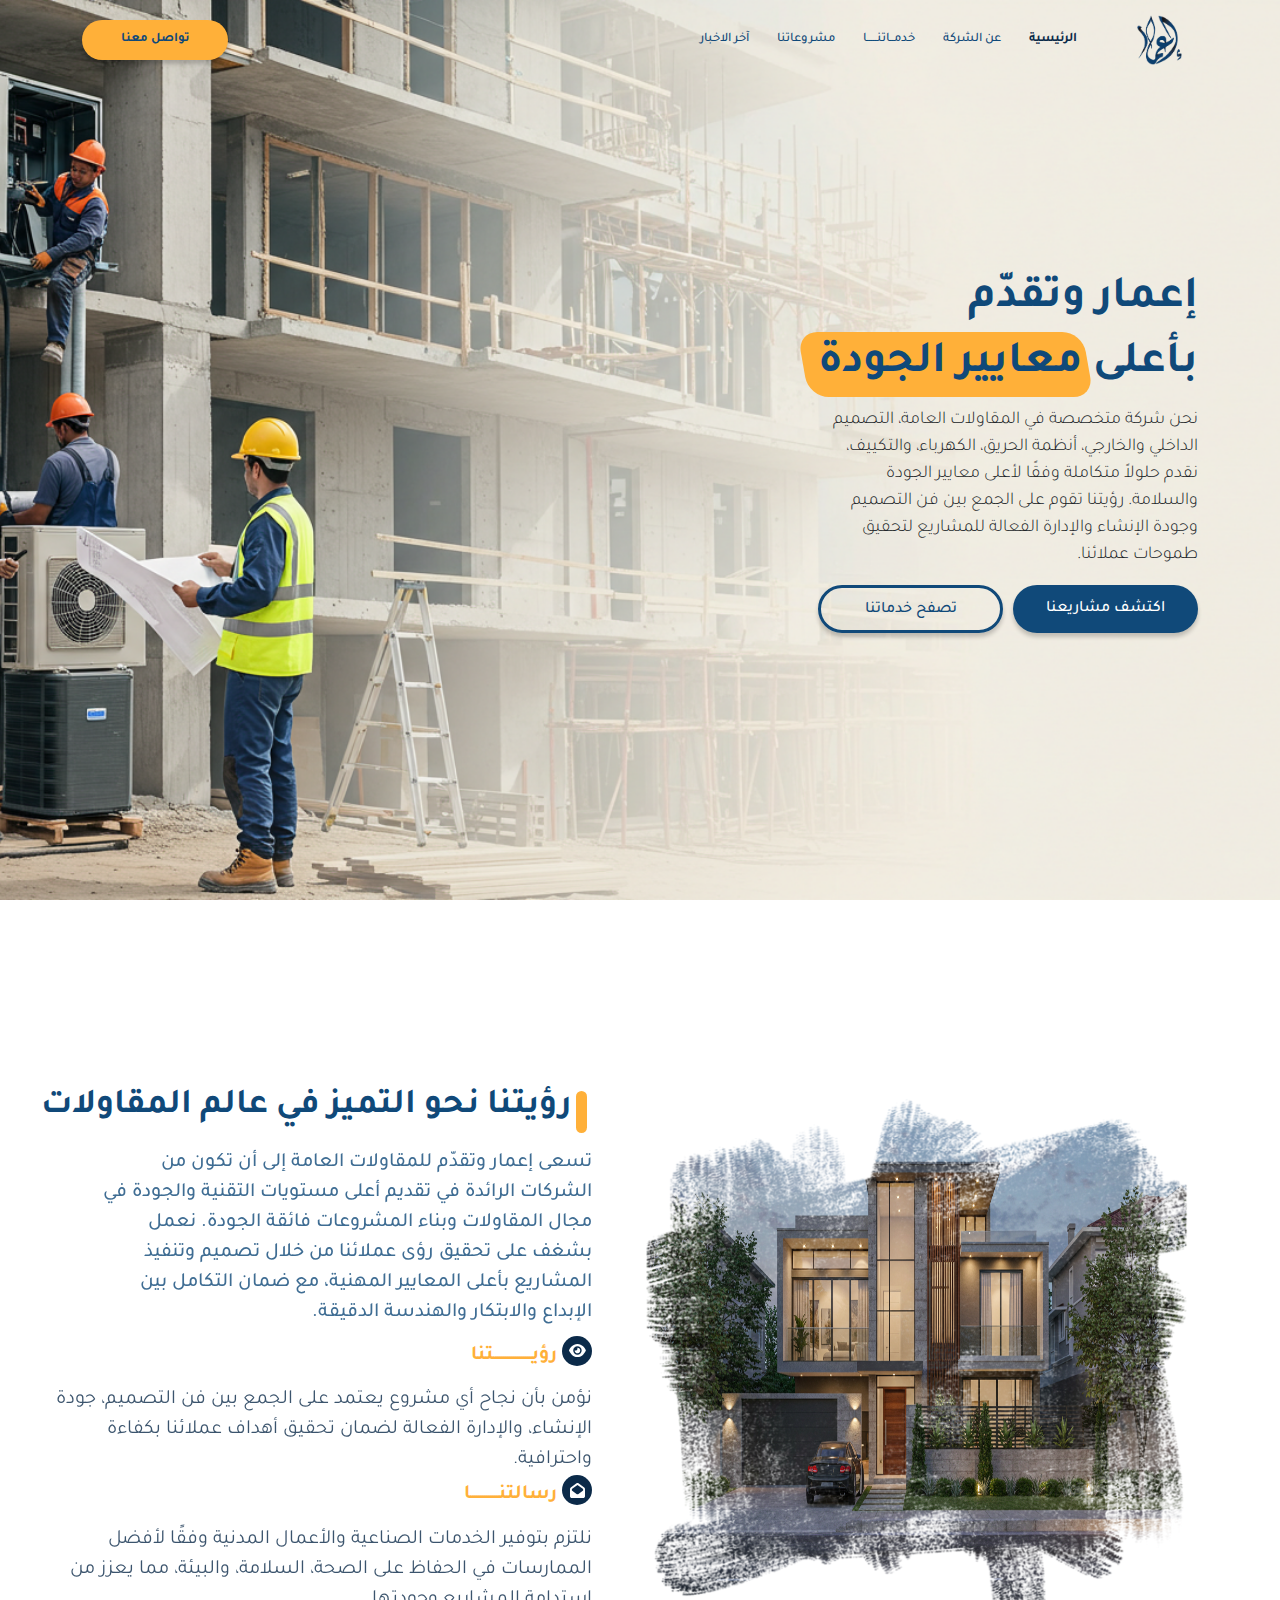
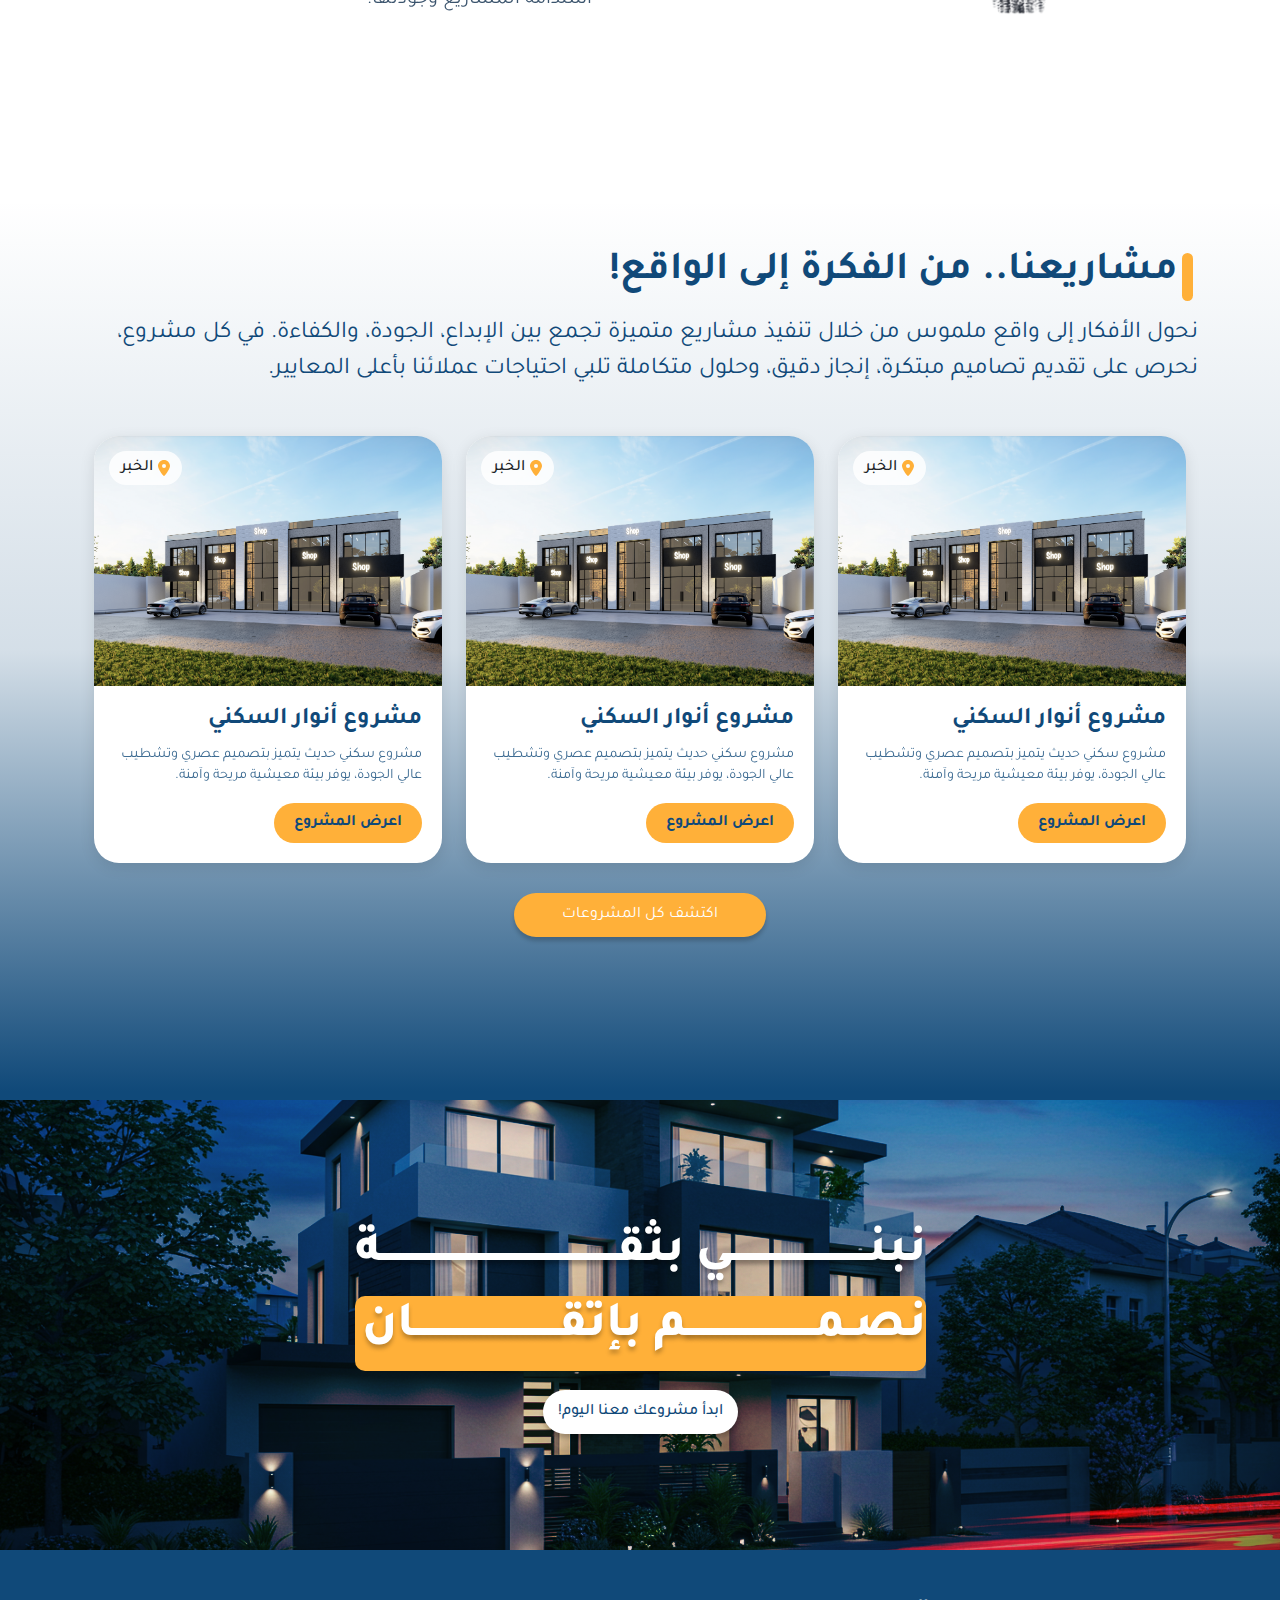
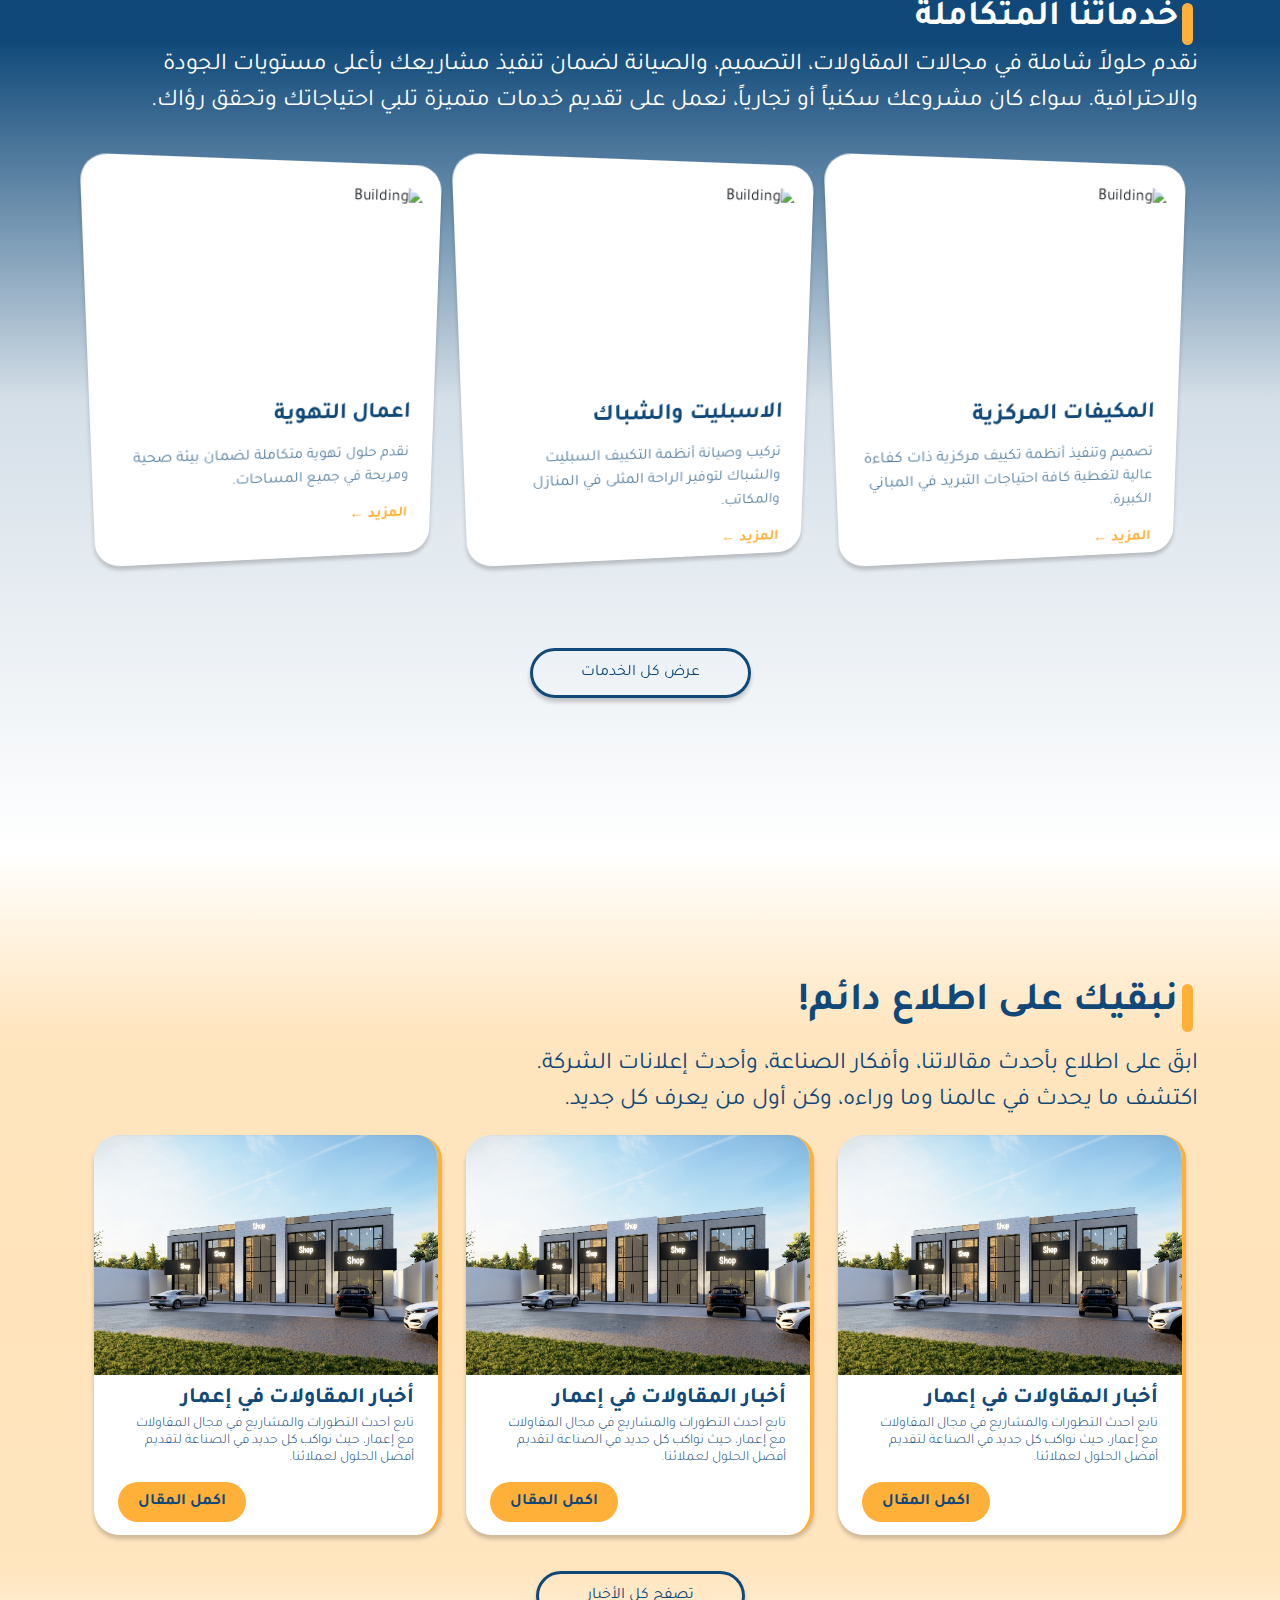
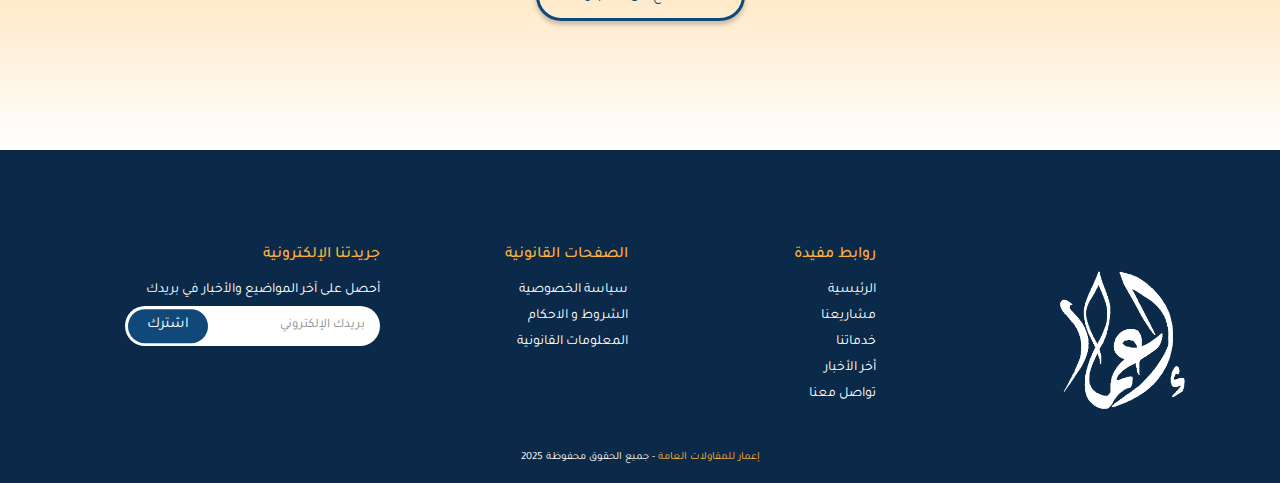
==== commit e416f4ea: "remove any unnecessary files and packages" ====
--- a/index.html
+++ b/index.html
@@ -22,11 +22,6 @@
     <link rel="stylesheet" href="assets/FontAwesome/css/all.min.css" />
     <!-- Stylesheet -->
     <link rel="stylesheet" href="assets/css/style.css" />
-    <!-- Swiper CSS-->
-    <link rel="stylesheet" href="assets/Swiper/swiper-bundle.min.css" />
-		<!-- Animate CSS -->
-		<link rel="stylesheet" href="./assets/Wow/css/animate.css" />
-
   </head>
 
   <body>
@@ -464,48 +459,5 @@
     <script src="assets/FontAwesome/js/all.min.js"></script>
     <!-- Script File -->
     <script src="assets/js/app.js"></script>
-    <!-- Swiper JS -->
-    <script src="./assets/Swiper/swiper-bundle.min.js"></script>
-    <script>
-      var swiper = new Swiper(".swiper-container", {
-        slidesPerView: 3,
-        spaceBetween: 20,
-        slidesPerGroup: 3,
-        loop: false,
-        grabCursor: true,
-        pagination: {
-          el: ".swiper-pagination",
-          clickable: true,
-          dynamicBullets: true,
-        },
-
-        breakpoints: {
-          0: {
-            slidesPerView: 1,
-          },
-          520: {
-            slidesPerView: 2,
-          },
-          768: {
-            slidesPerView: 2,
-          },
-          1000: {
-            slidesPerView: 3,
-          },
-        },
-      });
-    </script>
-		<!-- WOW JS -->
-    <script src="./assets/Wow/js/wow.min.js"></script>
-    <script>
-      wow = new WOW({
-        boxClass: "wow", // default
-        animateClass: "animated", // default
-        offset: 0, // default
-        mobile: true, // default
-        live: true, // default
-      });
-      wow.init();
-    </script>
   </body>
 </html>
--- a/assets/css/style.css
+++ b/assets/css/style.css
@@ -253,6 +253,8 @@
 			color: var(--primary-color);
 			position: relative;
 			z-index: 2;
+			width: fit-content;
+
 
 			&::before {
 				position: absolute;
@@ -400,12 +402,9 @@
 
 		h1 {
 			font-size: 30px;
-			font-weight: var(--font-bold);
-			line-height: 45px;
-			color: var(--primary-color);
-			position: relative;
 
 			span {
+
 				&::before {
 					width: 198px;
 				}
@@ -676,7 +675,7 @@
 }
 
 .info-btn {
-	background-color: #ffc107;
+	background-color: var(--secondary-color);
 	border: none;
 	border-radius: var(--radius-md);
 	padding: 8px 20px;
@@ -690,7 +689,7 @@
 }
 
 .info-btn:hover {
-	background-color: #ffb300;
+	background-color: #fe9900;
 }
 
 
